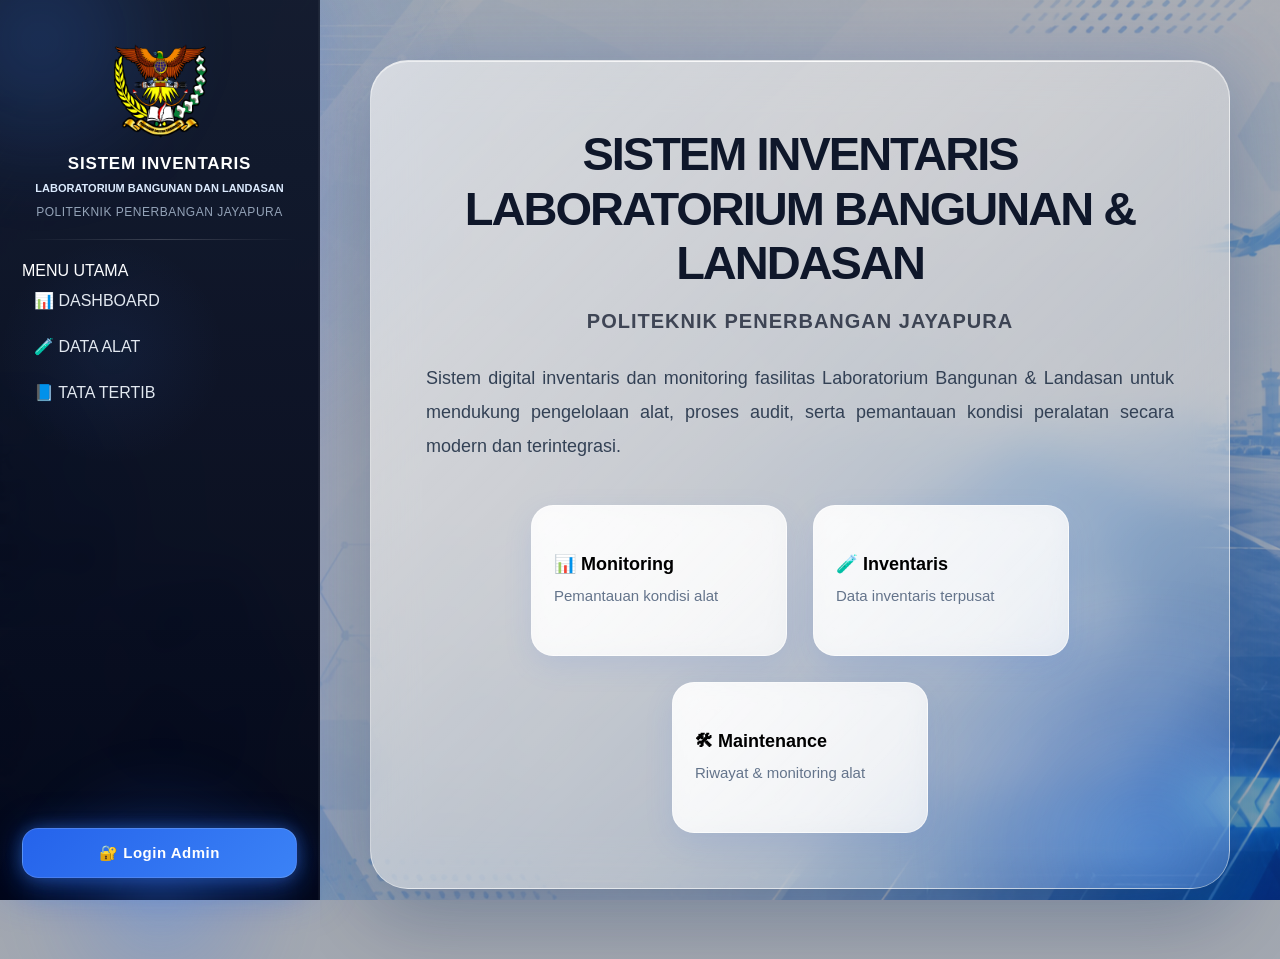
==== index.html @ a7db55db "upload pertama" ====
<!DOCTYPE html>
<html lang="id">
<head>
  <meta charset="UTF-8">
  <meta name="viewport" content="width=device-width, initial-scale=1.0">
  <title>LAB BANGLAND PPJ</title>
  <link rel="stylesheet" href="style.css">
</head>

<body>

  <div class="container">

    <!-- SIDEBAR -->
    <div class="sidebar">
      
      <!-- ATAS -->
      <div class="menu-atas">

        <!-- 🔥 LOGO -->
        <div class="logo-box">

          <!-- 🔥 GLOW -->
          <div class="logo-glow"></div>

          <img src="assets/logo-ppj.png" alt="Logo PPJ">

        </div>

        <!-- 🔥 NAMA SISTEM -->
        <div class="sidebar-system">

          <div class="system-title">
            SISTEM INVENTARIS
          </div>

          <div class="system-subtitle">
            LABORATORIUM BANGUNAN DAN LANDASAN
          </div>

          <div class="system-campus">
            POLITEKNIK PENERBANGAN JAYAPURA
          </div>

        </div>
        
        <div class="sidebar-divider"></div>

        <!-- 🔥 ADMIN LABEL -->
        <div id="adminBadge" style="
          display:none;
          background:#ef4444;
          padding:6px;
          border-radius:6px;
          font-size:12px;
          margin-bottom:10px;
          text-align:center;
        ">
          🔴 ADMIN MODE
        </div>

        <ul class="sidebar-menu">

          <!-- 🔥 LABEL MENU -->
          <div class="menu-label">
            MENU UTAMA
          </div>

          <li onclick="loadPage('dashboard')">
            📊 DASHBOARD
          </li>

          <li onclick="loadPage('data-alat')">
            🧪 DATA ALAT
          </li>

          <li onclick="loadPage('tata-tertib')">
            📘 TATA TERTIB
          </li>

          <li id="menuMonitoring"
              onclick="loadPage('monitoring')"
              style="display:none;">
            🛰️ MONITORING ALAT
          </li>

          <li id="menuRiwayat"
              onclick="loadPage('riwayat')"
              style="display:none;">
            🕘 RIWAYAT
          </li>

        </ul>
      </div>

      <!-- BAWAH -->
      <div class="menu-bawah">
        <button id="authButton" onclick="handleAuth()" class="btn-login">
          🔐 Login Admin
        </button>
      </div>

    </div>


    <!-- CONTENT -->
    <div class="content" id="content">

      <div class="hero-box">

        <div class="hero-content">

          <h1>
            Sistem Inventaris <br>
            <span class="judul-bawah">
              Laboratorium Bangunan & Landasan
            </span>
          </h1>

          <!-- 🔥 INSTANSI -->
          <div class="hero-instansi">
            Politeknik Penerbangan Jayapura
          </div>
          
          <p class="hero-desc">
            Sistem digital inventaris dan monitoring fasilitas
            Laboratorium Bangunan & Landasan untuk mendukung
            pengelolaan alat, proses audit, serta pemantauan
            kondisi peralatan secara modern dan terintegrasi.
          </p>

          <div class="hero-feature">

            <div class="feature-card">
              <h3>📊 Monitoring</h3>
              <span>Pemantauan kondisi alat</span>
            </div>

            <div class="feature-card">
              <h3>🧪 Inventaris</h3>
              <span>Data inventaris terpusat</span>
            </div>

            <div class="feature-card">
              <h3>🛠 Maintenance</h3>
              <span>Riwayat & monitoring alat</span>
            </div>

          </div>

        </div>

      </div>

    </div>


  <!-- ========================= -->
  <!-- 🔥 MODAL DETAIL -->
  <!-- ========================= -->
  <div id="modal" class="modal">
    <div class="modal-content">

      <span class="close" onclick="closeModal()">&times;</span>
      
      <img id="modalImage" src="" alt="Foto Alat"
        style="width:100%; border-radius:10px; margin-bottom:10px;">

      <h2 id="modalNama"></h2>

      <p><b>Fungsi Alat:</b> <span id="modalFungsi"></span></p>
      <p><b>Kondisi Alat:</b> <span id="modalKondisi"></span></p>
      <p><b>Status Alat:</b> <span id="modalStatus"></span></p>
      <p><b>Lokasi Alat:</b> <span id="modalLokasi"></span></p>

      <p><b>Terakhir Dicek:</b> <span id="modalTanggal"></span></p>
      <p><b>Status Monitoring:</b> <span id="modalMonitoring"></span></p>

    </div>
  </div>


  <!-- ========================= -->
  <!-- 🔐 MODAL LOGIN -->
  <!-- ========================= -->
  <div id="loginModal" class="modal">
    <div class="modal-content">

      <span class="close" onclick="closeLogin()">&times;</span>

      <h2>Login Admin</h2>

      <input type="text" id="username" placeholder="Username"
        style="width:100%; padding:10px; margin:10px 0; border-radius:6px; border:1px solid #ccc;">

      <input type="password" id="password" placeholder="Password"
        style="width:100%; padding:10px; margin:10px 0; border-radius:6px; border:1px solid #ccc;">

      <button onclick="login()" style="width:100%; padding:10px;">
        Login
      </button>

    </div>
  </div>


  <!-- ========================= -->
  <!-- ➕ MODAL TAMBAH ALAT -->
  <!-- ========================= -->
  <div id="tambahModal" class="modal">
    <div class="modal-content">

      <span class="close" onclick="closeTambahModal()">&times;</span>

      <h2 id="modalTitle">Tambah Data Alat</h2>

      <input id="t_nama" placeholder="Nama Alat"
        style="width:100%; padding:10px; margin:8px 0; border-radius:6px; border:1px solid #ccc;">

      <input id="t_jumlah" type="number" placeholder="Jumlah Alat"
        style="width:100%; padding:10px; margin:8px 0; border-radius:6px; border:1px solid #ccc;">

      <!-- 🔥 KONDISI -->
      <label>Kondisi Alat</label>
      <select id="t_kondisi"
        style="width:100%; padding:10px; margin:8px 0; border-radius:6px;">
        <option value="Layak">Layak</option>
        <option value="Perlu diperbaiki">Perlu diperbaiki</option>
        <option value="Rusak">Rusak</option>
      </select>

      <!-- 🔥 STATUS -->
      <label>Status Alat</label>
      <select id="t_status"
        style="width:100%; padding:10px; margin:8px 0; border-radius:6px;">
        <option value="Bisa digunakan">Bisa digunakan</option>
        <option value="Tidak bisa digunakan">Tidak bisa digunakan</option>
      </select>

      <input id="t_lokasi" placeholder="Lokasi Alat"
        style="width:100%; padding:10px; margin:8px 0; border-radius:6px; border:1px solid #ccc;">

      <textarea id="t_keterangan" placeholder="Keterangan Alat"
        style="width:100%; padding:10px; margin:8px 0; border-radius:6px;"></textarea>

      <!-- 🔥 UPLOAD GAMBAR -->
      <label>Upload Gambar Alat</label>

      <input type="file" id="t_gambar"
        onchange="previewGambar()"
        style="width:100%; padding:10px; margin:8px 0; border-radius:6px; border:1px solid #ccc;">

      <!-- 🔥 PREVIEW GAMBAR -->
      <img id="previewUpload"
        style="width:100%; margin-top:10px; border-radius:8px; display:none;">

      <button onclick="tambahData()" style="width:100%; padding:10px; margin-top:10px;">
        Simpan
      </button>

    </div>
  </div>


  <!-- ========================= -->
  <!-- 🖼️ MODAL FOTO FULL SCREEN -->
  <!-- ========================= -->
  <div id="imageModal" class="image-modal">

    <!-- tombol kembali -->
    <span class="close-btn" onclick="closeImageModal()">✖</span>

    <!-- tombol download -->
    <button class="download-btn" onclick="downloadImage()">
      ⬇️ Download
    </button>

    <!-- gambar -->
    <img id="previewImage" src="">

  </div>


  <!-- ========================= -->
  <!-- 🔥 LOADING OVERLAY -->
  <!-- ========================= -->
  <div id="loadingOverlay">

    <div class="loading-box">

      <div class="loading-spinner"></div>

      <div class="loading-text">
        Menyimpan data...
      </div>

    </div>

  </div>


  <script src="script.js"></script>

</body>
</html>
---- style.css ----
/* ========================= */
/* RESET */
/* ========================= */
body {
  margin: 0;
  font-family: 'Segoe UI', sans-serif;

  background:
    linear-gradient(
      rgba(15,23,42,0.35),
      rgba(15,23,42,0.35)
    ),
    url("assets/bg-kanan.png") no-repeat center center fixed;

  background-size: cover;

  background-color: #f1f5f9;

  overflow-x: auto;

  position: relative;
}

/* 🔥 ANIMATED BACKGROUND OVERLAY */
body::before {

  content: "";

  position: fixed;

  top: -200px;
  left: -200px;

  width: 700px;
  height: 700px;

  background:
    radial-gradient(
      circle,
      rgba(59,130,246,0.18),
      transparent 70%
    );

  z-index: -1;

  animation:
    bgMove 14s ease-in-out infinite alternate;
}

/* 🔥 GERAK GLOW */
@keyframes bgMove {

  0% {
    transform:
      translate(0px, 0px)
      scale(1);
  }

  50% {
    transform:
      translate(120px, 60px)
      scale(1.1);
  }

  100% {
    transform:
      translate(220px, 120px)
      scale(0.95);
  }
}

/* 🔥 SIDEBAR GLOW MOVE */
@keyframes sidebarGlowMove {

  0% {

    transform:
      translateX(-50%)
      scale(1);

    opacity: 0.7;
  }

  50% {

    transform:
      translateX(-50%)
      scale(1.08);

    opacity: 1;
  }

  100% {

    transform:
      translateX(-50%)
      scale(0.94);

    opacity: 0.75;
  }
}

.container {
  display: flex;
}


/* ========================= */
/* SIDEBAR (FIX FINAL) */
/* ========================= */
.sidebar {
  width: 320px;
  height: 100vh;
  box-sizing: border-box;

  padding: 40px 22px 22px;

  position: fixed;
  top: 0;
  left: 0;

  display: flex;
  flex-direction: column;
  justify-content: space-between;

  background:
    linear-gradient(
      180deg,
      rgba(15,23,42,0.96) 0%,
      rgba(2,6,23,0.98) 100%
    );

  backdrop-filter: blur(18px);

  border-right: 1px solid rgba(255,255,255,0.06);

  box-shadow:
    0 0 40px rgba(37,99,235,0.18),
    inset -1px 0 0 rgba(255,255,255,0.04);

  z-index: 1000;

  color: #ffffff;

  overflow: visible;
}

/* 🔥 BLUE GLOW SIDEBAR */
.sidebar::before {
  content: "";

  position: absolute;

  width: 320px;
  height: 320px;

  filter: blur(30px);

  background:
    radial-gradient(
      circle,
      rgba(59,130,246,0.22),
      transparent 70%
    );

  top: -120px;
  left: -120px;

  z-index: 0;
}

/* 🔥 BOTTOM GLOW */
.sidebar::after {

  content: "";

  position: absolute;

  bottom: -140px;
  left: 50%;

  transform: translateX(-50%);

  width: 280px;
  height: 280px;

  background:
    radial-gradient(
      circle,
      rgba(59,130,246,0.28),
      rgba(37,99,235,0.10),
      transparent 72%
    );

  filter: blur(20px);

  z-index: 0;

  animation:
    sidebarGlowMove 7s ease-in-out infinite alternate;
}

/* 🔥 SEMUA ISI DIATAS GLOW */
.sidebar > * {
  position: relative;
  z-index: 2;
}

/* 🔥 JUDUL */
.sidebar h3 {
  margin: 0;
  font-size: 18px;
  color: #ffffff;
}

/* ========================= */
/* 🔥 SIDEBAR SYSTEM TITLE */
/* ========================= */

.sidebar-system {
  text-align: center;
  margin-top: 4px;
  margin-bottom: 18px;
  padding: 0 10px;
}

.sidebar-divider {

  width: 100%;

  height: 1px;

  margin: 18px 0 22px;

  background:
    linear-gradient(
      90deg,
      transparent,
      rgba(255,255,255,0.18),
      transparent
    );
}

/* 🔥 JUDUL UTAMA */
.system-title {

  font-size: 17px;

  font-weight: 800;

  color: #ffffff;

  letter-spacing: 0.8px;

  line-height: 1.4;

  text-transform: uppercase;

  margin-bottom: 4px;
}

/* 🔥 SUB JUDUL */
.system-subtitle {

  font-size: 11px;

  font-weight: 700;

  color: #dbeafe;

  line-height: 1.5;

  text-transform: uppercase;

  margin-bottom: 8px;
}

/* 🔥 NAMA INSTANSI */
.system-campus {

  font-size: 12px;

  font-weight: 500;

  color: #94a3b8;

  letter-spacing: 0.5px;

  line-height: 1.4;

  text-transform: uppercase;
}

/* 🔥 MENU */
.sidebar li {
  padding: 14px 16px;

  cursor: pointer;

  border-radius: 14px;

  margin-bottom: 10px;

  transition: 0.35s;

  color: #e2e8f0;

  font-weight: 500;

  position: relative;

  overflow: hidden;
}

/* 🔥 HOVER */
.sidebar li:hover {
  background:
    linear-gradient(
      90deg,
      rgba(59,130,246,0.22),
      rgba(59,130,246,0.08)
    );

  padding-left: 24px;

  color: #ffffff;

  box-shadow:
    0 0 20px rgba(59,130,246,0.15);
}

/* 🔥 ACTIVE */
.sidebar li.active {
  background:
    linear-gradient(
      90deg,
      #2563eb,
      #3b82f6
    );

  color: #ffffff;

  font-weight: 700;

  box-shadow:
    0 10px 25px rgba(37,99,235,0.28);
}

.sidebar h3 {
  margin: 0;
  font-size: 18px;
}

.subjudul {
  font-size: 16px;
  color: #94a3b8;
  margin-bottom: 25px;
}

.sidebar ul {
  list-style: none;
  padding: 0;

  position: relative;
}

.sidebar ul::before {

  content: "";

  position: absolute;

  top: -20px;
  left: -20px;

  width: 220px;
  height: 220px;

  background:
    radial-gradient(
      circle,
      rgba(59,130,246,0.08),
      transparent 72%
    );

  pointer-events: none;
}

.sidebar li {
  padding: 11px 12px;
  cursor: pointer;
  border-radius: 8px;
  margin-bottom: 5px;
  transition: 0.3s;
}

.sidebar li:hover {

  background:
    linear-gradient(
      135deg,
      rgba(255,255,255,0.12),
      rgba(255,255,255,0.04)
    );

  backdrop-filter: blur(12px);

  border: 1px solid rgba(255,255,255,0.08);

  padding-left: 22px;

  box-shadow:
    0 8px 20px rgba(59,130,246,0.15);

  color: #ffffff;
}

.sidebar li.active {

  background:
    linear-gradient(
      135deg,
      rgba(59,130,246,0.95),
      rgba(37,99,235,0.88)
    );

  border: 1px solid rgba(255,255,255,0.12);

  box-shadow:
    0 10px 25px rgba(37,99,235,0.35);

  color: #ffffff;
}


/* ========================= */
/* MENU BAWAH (LOGIN) */
/* ========================= */
.menu-bawah {
  margin-top: auto;

  padding-top: 20px;
}

.btn-login {

  width: 100%;

  padding: 15px;

  background:
    linear-gradient(
      135deg,
      #2563eb,
      #3b82f6
    );

  color: white;

  border: 1px solid rgba(255,255,255,0.15);

  border-radius: 16px;

  cursor: pointer;

  transition: 0.35s ease;

  font-size: 15px;

  font-weight: 700;

  letter-spacing: 0.5px;

  position: relative;

  overflow: hidden;

  box-shadow:
    0 0 15px rgba(59,130,246,0.35),
    0 0 35px rgba(37,99,235,0.28),
    0 12px 30px rgba(37,99,235,0.25);

  backdrop-filter: blur(12px);
}

.btn-login:hover {

  transform:
    translateY(-5px)
    scale(1.02);

  background:
    linear-gradient(
      135deg,
      #1d4ed8,
      #2563eb
    );

  box-shadow:
    0 0 20px rgba(59,130,246,0.55),
    0 0 50px rgba(37,99,235,0.45),
    0 18px 40px rgba(37,99,235,0.35);
}

/* 🔥 EFEK KILAU */
.btn-login::before {

  content: "";

  position: absolute;

  top: 0;
  left: -120%;

  width: 100%;
  height: 100%;

  background:
    linear-gradient(
      120deg,
      transparent,
      rgba(255,255,255,0.35),
      transparent
    );

  transition: 0.7s;
}

/* 🔥 ANIMASI KILAU */
.btn-login:hover::before {
  left: 120%;
}


/* ========================= */
/* CONTENT */
/* ========================= */
.content {
  flex: 1;
  padding: 50px;
  margin-left: 320px;
}

/* ========================= */
/* CARD DASHBOARD */
/* ========================= */
.card-container {
  display: flex;
  gap: 20px;
}

.card {
  background: white;
  padding: 25px;
  border-radius: 15px;
  width: 220px;
  box-shadow: 0 10px 25px rgba(0,0,0,0.05);
  transition: 0.3s;
}

.card:hover {
  transform: translateY(-5px);
}

.card h3 {
  margin: 0;
  color: #64748b;
}

.card p {
  font-size: 30px;
  font-weight: bold;
  margin-top: 10px;
}


/* ========================= */
/* TABLE */
/* ========================= */
.table-container {

  background: white;

  padding: 15px;

  border-radius: 15px;

  box-shadow: 0 10px 25px rgba(0,0,0,0.05);

  overflow-x: auto;

  width: 100%;

  box-sizing: border-box;
}

table {

  width: 100%;

  min-width: 1100px;

  border-collapse: collapse;

  border-left: 1px solid #cbd5e1;

  table-layout: fixed;
}

th {
  background: #1e293b;
  color: white;
  padding: 14px;
  font-size: 14px;
  border-right: 1px solid #334155; /* 🔥 GARIS HEADER */
}

td {
  padding: 14px;
  border-bottom: 1px solid #eee;
  border-right: 1px solid #e5e7eb; /* 🔥 TAMBAHAN GARIS VERTIKAL */
  font-size: 14px;
}

tr:hover {
  background: #f8fafc;
}

/* IMAGE */
td img {
  border-radius: 8px;
}


/* ========================= */
/* BUTTON */
/* ========================= */
button {
  padding: 6px 12px;
  border: none;
  border-radius: 6px;
  cursor: pointer;
  font-size: 12px;
  margin-right: 4px;
  transition: 0.2s;
}

/* DETAIL */
button:first-child {
  background: #10b981;
  color: white;
}

button:first-child:hover {
  background: #059669;
}

/* EDIT */
button:nth-child(2) {
  background: #3b82f6;
  color: white;
}

button:nth-child(2):hover {
  background: #2563eb;
}

/* DELETE KHUSUS TOMBOL HAPUS */
.action-delete {
  background: #ef4444;
  color: white;
}

.action-delete:hover {
  background: #dc2626;
}


/* ========================= */
/* BADGE KONDISI */
/* ========================= */
.badge-layak {
  background: #10b981;
  color: white;
  padding: 4px 8px;
  border-radius: 6px;
  font-size: 12px;
}

.badge-perbaiki {
  background: #f59e0b;   /* lebih tajam */
  color: white;          /* biar kontras */
  padding: 4px 8px;
  border-radius: 6px;
  font-size: 12px;
}

.badge-rusak {
  background: #ef4444;
  color: white;
  padding: 4px 8px;
  border-radius: 6px;
  font-size: 12px;
}


/* ========================= */
/* MODAL */
/* ========================= */
.modal {
  display: none;
  position: fixed;
  z-index: 999;
  left: 0;
  top: 0;
  width: 100%;
  height: 100%;
  background: rgba(0,0,0,0.6);
}

/* BOX */
.modal-content {
  background: white;
  margin: 40px auto; /* 🔥 lebih natural dari 5% */
  padding: 20px;
  width: 420px;
  border-radius: 15px;
  animation: fadeIn 0.3s;

  /* 🔥 SCROLL FIX */
  max-height: 80vh;       /* lebih kecil biar pasti scroll */
  overflow-y: auto;       /* aktifkan scroll */
  display: block;         /* pastikan tidak flex error */
}

/* IMAGE MODAL */
.modal-content img {
  width: 100%;
  border-radius: 10px;
  margin-bottom: 10px;
}

/* TEXT */
.modal-content h2 {
  margin: 10px 0;
}

.modal-content p {
  font-size: 14px;
  margin: 5px 0;
}

/* CLOSE */
.close {
  float: right;
  font-size: 22px;
  cursor: pointer;
}


/* ========================= */
/* ANIMATION */
/* ========================= */
@keyframes cardFloat {

  0% {
    transform: translateY(0px);
  }

  50% {
    transform: translateY(-4px);
  }

  100% {
    transform: translateY(0px);
  }
}

@keyframes fadeIn {
  from {
    opacity: 0;
    transform: translateY(-20px);
  }
  to {
    opacity: 1;
    transform: translateY(0);
  }
}

/* 🔥 HERO GLOW ANIMATION */
@keyframes heroGlowMove {

  0% {
    transform:
      translate(0px, 0px)
      scale(1);

    opacity: 0.85;
  }

  50% {
    transform:
      translate(-40px, -20px)
      scale(1.08);

    opacity: 1;
  }

  100% {
    transform:
      translate(20px, -35px)
      scale(0.96);

    opacity: 0.78;
  }
}

/* 🔥 FLOATING HERO */
@keyframes heroFloating {

  0% {
    transform: translateY(-20px);
  }

  50% {
    transform: translateY(-28px);
  }

  100% {
    transform: translateY(-20px);
  }
}

/* 🔥 HERO TITLE REVEAL */
@keyframes heroTitleReveal {

  0% {
    opacity: 0;

    transform:
      translateY(35px)
      scale(0.96);

    filter: blur(8px);
  }

  100% {
    opacity: 1;

    transform:
      translateY(0)
      scale(1);

    filter: blur(0);
  }
}

/* 🔥 HERO BOX REVEAL */
@keyframes heroBoxReveal {

  0% {
    opacity: 0;

    transform:
      translateY(40px)
      scale(0.96);

    filter: blur(10px);
  }

  100% {
    opacity: 1;

    transform:
      translateY(-20px)
      scale(1);

    filter: blur(0);
  }
}


/* ===================================================== */
/* 🔥🔥🔥 TAMBAHAN ADMIN MODE (JANGAN DIUBAH YANG ATAS) */
/* ===================================================== */

.admin-badge {
  display: none;
  margin-top: 15px;
  padding: 10px;
  text-align: center;
  background: #ef4444;
  color: white;
  border-radius: 8px;
  font-weight: bold;
  font-size: 12px;
  animation: fadeIn 0.3s;
}

body.admin-mode {
  background: #fff7f7;
}

body.admin-mode .sidebar {
  background: linear-gradient(180deg, #7f1d1d, #450a0a);
}

body.admin-mode .btn-login {
  background:
    linear-gradient(
      135deg,
      #2563eb,
      #3b82f6
    );
}

body.admin-mode .btn-login:hover {
  background:
    linear-gradient(
      135deg,
      #1d4ed8,
      #2563eb
    );
}

body.admin-mode .table-container {
  box-shadow: 0 0 0 2px #ef4444;
}

body.admin-mode th {
  background: #7f1d1d;
}


/* ===================================================== */
/* 🔥 PREMIUM LOADING OVERLAY */
/* ===================================================== */

#loadingOverlay {
  display: none;

  position: fixed;

  top: 0;
  left: 0;

  width: 100%;
  height: 100%;

  z-index: 99999;

  background: rgba(15,23,42,0.45);

  backdrop-filter: blur(8px);

  justify-content: center;
  align-items: center;
}

/* 🔥 BOX */
.loading-box {
  width: 260px;

  padding: 35px 30px;

  border-radius: 28px;

  background:
    linear-gradient(
      135deg,
      rgba(255,255,255,0.22),
      rgba(255,255,255,0.08)
    );

  border: 1px solid rgba(255,255,255,0.18);

  backdrop-filter: blur(18px);

  box-shadow:
    0 20px 50px rgba(37,99,235,0.22),
    0 0 40px rgba(59,130,246,0.12);

  text-align: center;

  animation: fadeIn 0.25s ease;
}

/* 🔥 SPINNER */
.loading-spinner {
  width: 58px;
  height: 58px;

  margin: 0 auto 20px auto;

  border-radius: 50%;

  border:
    5px solid rgba(255,255,255,0.18);

  border-top:
    5px solid #3b82f6;

  animation:
    loadingSpin 1s linear infinite;

  box-shadow:
    0 0 25px rgba(59,130,246,0.35);
}

/* 🔥 TEXT */
.loading-text {
  color: #ffffff;

  font-size: 17px;

  font-weight: 600;

  letter-spacing: 0.3px;
}

/* 🔥 SPIN */
@keyframes loadingSpin {
  0% {
    transform: rotate(0deg);
  }

  100% {
    transform: rotate(360deg);
  }
}


/* 🔥 RATA TENGAH KOLOM TERTENTU */
table th:nth-child(1),
table td:nth-child(1),  /* No */

table th:nth-child(3),
table td:nth-child(3),  /* Jumlah */

table th:nth-child(4),
table td:nth-child(4),  /* Kondisi */

table th:nth-child(7),
table td:nth-child(7),  /* Foto */

table th:nth-child(8),
table td:nth-child(8) { /* Aksi */
  text-align: center;
}


/* 🔥 MASTER LEBAR SEMUA KOLOM */

table th:nth-child(1),
table td:nth-child(1) { width: 30px; }   /* No */

table th:nth-child(2),
table td:nth-child(2) { width: 220px; }  /* Nama Alat */

table th:nth-child(3),
table td:nth-child(3) { width: 80px; }  /* Jumlah */

table th:nth-child(4),
table td:nth-child(4) { width: 100px; }  /* Kondisi */

table th:nth-child(5),
table td:nth-child(5) { width: 130px; }  /* Status */

table th:nth-child(6),
table td:nth-child(6) { width: 180px; }  /* Lokasi */

table th:nth-child(7),
table td:nth-child(7) { width: 130px; }  /* Foto */

/* 🔥 KOLOM AKSI VERTIKAL */
table th:nth-child(8),
table td:nth-child(8) { 
  width: 90px;
}

/* 🔥 BUTTON JADI KE BAWAH */
table td:nth-child(8) button {
  display: block;
  width: 100%;
  margin-bottom: 5px;
}


/* 🔥 BIAR LEBAR KOLOM PATUH ANGKA */
table {
  table-layout: fixed;
}


/* 🔥 BIAR TEKS TURUN (WRAP) */
td {
  white-space: normal;
  word-wrap: break-word;
}


/* 🔥 FOTO PROPORSIONAL */
td:nth-child(7) img {
  width: 90px;
  height: 65px;
  object-fit: cover;
}


/* ========================= */
/* 🖼️ IMAGE FULL SCREEN VIEWER */
/* ========================= */

.image-modal {
  display: none; /* ✅ hanya ini */
  position: fixed;
  z-index: 9999;
  top: 0;
  left: 0;
  width: 100%;
  height: 100%;
  background: rgba(0,0,0,0.95);

  justify-content: center;
  align-items: center;
}

/* gambar */
.image-modal img {
  max-width: 95%;
  max-height: 90%;
  object-fit: contain;
  border-radius: 10px;
}

/* tombol close (kiri atas) */
.close-btn {
  position: absolute;
  top: 20px;
  left: 20px;
  font-size: 28px;
  color: white;
  cursor: pointer;
}

/* tombol download (kanan atas) */
.download-btn {
  position: absolute;
  top: 20px;
  right: 20px;
  background: #3b82f6;
  color: white;
  border: none;
  padding: 10px 14px;
  border-radius: 8px;
  cursor: pointer;
}

.card:nth-child(2) {
  border-left: 5px solid #10b981; /* hijau */
}

.card:nth-child(3) {
  border-left: 5px solid #f59e0b; /* kuning */
}

.card:nth-child(4) {
  border-left: 5px solid #ef4444; /* merah */
}

/* ========================= */
/* LOGO INSTANSI */
/* ========================= */

.logo-box {

  text-align: center;

  margin-bottom: 8px;

}

.logo-box img {

  width: 100px;

  height: auto;

  object-fit: contain;

  border-radius: 0;

  background: transparent;

  padding: 0;

  box-shadow: none;
}


/* ========================= */
/* HERO DASHBOARD */
/* ========================= */

.hero-box {
  min-height: 80vh;

  display: flex;

  justify-content: center;
  align-items: center;

  padding-top: 30px;
}

.hero-content {
  max-width: 980px;

  background:
    linear-gradient(
      135deg,
      rgba(255,255,255,0.58),
      rgba(255,255,255,0.18)
    );

  backdrop-filter: blur(22px);

  padding: 35px 55px 55px;

  border-radius: 38px;

  border: 1px solid rgba(255,255,255,0.45);

  box-shadow:
    0 30px 80px rgba(15,23,42,0.22),
    0 0 80px rgba(59,130,246,0.18),
    inset 0 1px 0 rgba(255,255,255,0.55);

  position: relative;

  overflow: hidden;

transform: translateY(-20px);

transition: 0.4s;

animation:
  heroBoxReveal 1.2s ease,
  heroFloating 5s ease-in-out infinite;
}

/* 🔥 ANIMATED GLOW EFFECT */
.hero-content::before {
  content: "";

  position: absolute;

  width: 520px;
  height: 520px;

  background:
    radial-gradient(
      circle,
      rgba(59,130,246,0.28),
      rgba(37,99,235,0.12),
      transparent 72%
    );

  bottom: -220px;
  right: -180px;

  z-index: 0;

  filter: blur(10px);

  animation:
    heroGlowMove 8s ease-in-out infinite alternate;
}

/* 🔥 LIGHT EFFECT ATAS */
.hero-content::after {
  content: "";

  position: absolute;

  top: 0;
  left: 0;

  width: 100%;
  height: 1px;

  background:
    linear-gradient(
      90deg,
      transparent,
      rgba(255,255,255,0.85),
      transparent
    );
}

/* 🔥 SEMUA ISI DIATAS GLOW */
.hero-content > * {
  position: relative;
  z-index: 2;
}

/* 🔥 HOVER PREMIUM */
.hero-content:hover {
  transform: translateY(-24px);

  box-shadow:
    0 30px 80px rgba(37,99,235,0.28),
    0 0 70px rgba(59,130,246,0.18);
}

.hero-badge {
  display: inline-block;

  background: rgba(37,99,235,0.12);
  color: #2563eb;

  padding: 10px 18px;
  border-radius: 999px;

  font-size: 13px;
  font-weight: 700;

  margin-bottom: 22px;
}

.hero-content h1 {
  font-size: 47px;

  line-height: 1.15;

  font-weight: 800;

  letter-spacing: -2px;

  margin-bottom: 25px;

  color: #0f172a;

  text-align: center;

  text-transform: uppercase;

  animation:
    heroTitleReveal 1.2s ease;
}

/* 🔥 NAMA INSTANSI HERO */
.hero-instansi {
  margin-top: -5px;

  margin-bottom: 28px;

  font-size: 20px;

  font-weight: 700;

  color: #0f172a;

  letter-spacing: 1px;

  text-transform: uppercase;

  text-align: center;

  opacity: 0.75;
}

.hero-desc {
  font-size: 18px;

  line-height: 1.9;

  color: #334155;

  text-align: justify;

  max-width: 920px;

  margin:
    0 auto 42px auto;

  font-weight: 500;
}

.hero-feature {
  display: flex;

  justify-content: center;

  gap: 26px;

  flex-wrap: wrap;
}

.feature-card {

  background:
    linear-gradient(
      135deg,
      rgba(255,255,255,0.88),
      rgba(255,255,255,0.72)
    );

  width: 210px;

  min-height: 105px;

  padding: 22px;

  border-radius: 22px;

  border: 1px solid rgba(255,255,255,0.55);

  backdrop-filter: blur(12px);

  box-shadow:
    0 10px 30px rgba(37,99,235,0.10);

  transition:
    transform 0.35s ease,
    box-shadow 0.35s ease,
    border 0.35s ease;

  display: flex;

  flex-direction: column;

  justify-content: center;

  position: relative;

  overflow: hidden;

  animation:
  cardFloat 5s ease-in-out infinite;
}

/* 🔥 FEATURE GLOW */
.feature-card::before {

  content: "";

  position: absolute;

  top: -80px;
  right: -80px;

  width: 180px;
  height: 180px;

  background:
    radial-gradient(
      circle,
      rgba(59,130,246,0.16),
      transparent 70%
    );

  opacity: 0;

  transition: 0.35s;
}

/* 🔥 GLOW MUNCUL */
.feature-card:hover::before {

  opacity: 1;
}

/* 🔥 EFFECT HOVER PREMIUM */
.feature-card:hover {

  transform:
    translateY(-10px)
    scale(1.03);

  border: 1px solid rgba(59,130,246,0.35);

  box-shadow:
    0 18px 40px rgba(37,99,235,0.18),
    0 0 25px rgba(59,130,246,0.18);

  background:
    linear-gradient(
      135deg,
    rgba(255,255,255,0.98),
    rgba(255,255,255,0.82)
    );
}

.feature-card h3 {
  margin: 0 0 10px;
  font-size: 18px;
}

/* 🔥 TEKS CARD */
.feature-card span {
  color: #64748b;

  font-size: 15px;

  line-height: 1.5;
}

/* ========================= */
/* 📡 MONITORING PAGE */
/* ========================= */

.monitoring-title {

  font-size: 38px;

  font-weight: 800;

  color: #0f172a;

  margin-bottom: 25px;

  text-transform: uppercase;

  letter-spacing: 1px;
}

/* 🔥 CARD MONITORING */
.monitoring-card {

  background:
    linear-gradient(
      135deg,
      rgba(255,255,255,0.78),
      rgba(255,255,255,0.52)
    );

  backdrop-filter: blur(18px);

  border-radius: 28px;

  padding: 25px;

  border: 1px solid rgba(255,255,255,0.4);

  box-shadow:
    0 20px 50px rgba(15,23,42,0.10),
    0 0 40px rgba(59,130,246,0.10);

  overflow: hidden;

  animation: fadeIn 0.4s ease;
}

/* 🔥 TABLE MONITORING */
.monitoring-card table {

  width: 100%;

  border-collapse: collapse;

  overflow: hidden;

  border-radius: 18px;
}

.monitoring-card th {

  background:
    linear-gradient(
      135deg,
      #0f172a,
      #1e293b
    );

  color: white;

  padding: 16px;

  font-size: 14px;

  text-transform: uppercase;

  letter-spacing: 0.5px;
}

.monitoring-card td {

  padding: 16px;

  background: rgba(255,255,255,0.72);

  border-bottom: 1px solid rgba(203,213,225,0.55);

  font-size: 14px;

  color: #0f172a;
}

/* 🔥 HOVER */
.monitoring-card tr:hover td {

  background: rgba(219,234,254,0.55);

  transition: 0.3s;
}

/* 🔥 BADGE STATUS */
.monitoring-card .badge-layak,
.monitoring-card .badge-perbaiki,
.monitoring-card .badge-rusak {

  display: inline-block;

  min-width: 150px;

  text-align: center;

  padding: 8px 12px;

  border-radius: 999px;

  font-size: 12px;

  font-weight: 700;
}

/* 🔥 RESPONSIVE */
@media screen and (max-width: 900px) {

  .monitoring-card {

    overflow-x: auto;
  }

  .monitoring-card table {

    min-width: 850px;
  }
}

/* ========================= */
/* 🔥 MONITOR FILTER */
/* ========================= */

.monitoring-subtitle {

  color: #475569;

  margin-top: -10px;

  margin-bottom: 28px;

  font-size: 15px;
}

.monitoring-filter {

  display: flex;

  gap: 18px;

  flex-wrap: wrap;

  margin-bottom: 28px;
}

.monitor-box {

  width: 180px;

  padding: 18px;

  border-radius: 22px;

  cursor: pointer;

  transition: 0.3s;

  background:
    linear-gradient(
      135deg,
      rgba(255,255,255,0.72),
      rgba(255,255,255,0.42)
    );

  backdrop-filter: blur(16px);

  border: 1px solid rgba(255,255,255,0.4);

  box-shadow:
    0 10px 25px rgba(15,23,42,0.08);
}

.monitor-box:hover {

  transform:
    translateY(-6px);

  box-shadow:
    0 18px 35px rgba(37,99,235,0.15);
}

.monitor-box.active {

  border: 2px solid #2563eb;

  box-shadow:
    0 0 20px rgba(37,99,235,0.25);
}

.monitor-dot {

  width: 14px;
  height: 14px;

  border-radius: 50%;

  margin-bottom: 14px;
}

.monitor-dot.green {
  background: #10b981;
}

.monitor-dot.yellow {
  background: #f59e0b;
}

.monitor-dot.red {
  background: #ef4444;
}

.monitor-box h3 {

  margin: 0 0 8px;

  font-size: 16px;

  color: #0f172a;
}

.monitor-box span {

  font-size: 13px;

  color: #64748b;

  line-height: 1.5;
}

/* ========================= */
/* 🔥 PAGE TITLE */
/* ========================= */

.page-title {

  text-align: center;

  text-transform: uppercase;

  font-size: 54px;

  font-weight: 900;

  letter-spacing: 2px;

  color: #0f172a;

  margin-bottom: 30px;

  text-shadow:
    0 2px 10px rgba(255,255,255,0.35);
}

/* ========================= */
/* 🔥 MONITORING HEADER CENTER */
/* ========================= */

.monitoring-subtitle {

  text-align: center;

  font-size: 18px;

  color: #475569;

  margin-top: -10px;

  margin-bottom: 35px;
}


/* 🔥 CARD MONITORING RATA TENGAH */
.monitoring-filter {

  display: flex;

  justify-content: center;

  gap: 18px;

  flex-wrap: wrap;

  margin-bottom: 30px;
}

/* ========================= */
/* 🔥 TABEL MONITORING */
/* ========================= */

.monitoring-table {

  width: 100%;

  table-layout: fixed;
}


/* NO */
.monitoring-table th:nth-child(1),
.monitoring-table td:nth-child(1) {
  width: 20px;
  text-align: center;
}

/* NAMA ALAT */
.monitoring-table th:nth-child(2),
.monitoring-table td:nth-child(2) {
  width: 300px;
}

/* KONDISI */
.monitoring-table th:nth-child(3),
.monitoring-table td:nth-child(3) {
  width: 80px;
  text-align: center;
}

/* STATUS */
.monitoring-table th:nth-child(4),
.monitoring-table td:nth-child(4) {
  width: 120px;
  text-align: center;
}

/* TERAKHIR DICEK */
.monitoring-table th:nth-child(5),
.monitoring-table td:nth-child(5) {
  width: 120px;
  text-align: center;
}

/* STATUS MONITORING */
.monitoring-table th:nth-child(6),
.monitoring-table td:nth-child(6) {
  width: 120px;
  text-align: center;
}

/* ========================= */
/* 🔥 RESPONSIVE ZOOM FIX */
/* ========================= */

.content {

  overflow-x: auto;

  width: calc(100vw - 320px);

  box-sizing: border-box;
}

/* 🔥 SEMUA TABEL BISA SCROLL */
.table-container,
.monitoring-card {

  overflow-x: auto;
}

/* ========================= */
/* 🔥 AUTO FIT TABEL */
/* ========================= */

.table-container {

  width: 100%;

  overflow-x: auto;
}

/* 🔥 CONTENT FLEXIBLE */
.content {

  width: calc(100vw - 320px);

  max-width: calc(100vw - 320px);

  overflow-x: auto;

  box-sizing: border-box;
}

/* ========================= */
/* 📘 TATA TERTIB PAGE */
/* ========================= */

.tata-tertib-page {

  animation: fadeIn 0.4s ease;
}

/* 🔥 CARD */
.tata-tertib-card {

  background:
    linear-gradient(
      135deg,
      rgba(255,255,255,0.78),
      rgba(255,255,255,0.52)
    );

  backdrop-filter: blur(18px);

  border-radius: 28px;

  padding: 28px;

  border: 1px solid rgba(255,255,255,0.4);

  box-shadow:
    0 20px 50px rgba(15,23,42,0.10),
    0 0 40px rgba(59,130,246,0.10);

  overflow: hidden;
}

/* 🔥 HEADER */
.tata-header {

  display: flex;

  flex-direction: column;

  justify-content: center;

  align-items: center;

  text-align: center;

  margin-bottom: 25px;

  gap: 20px;
}

.tata-header h2 {

  width: 100%;

  text-align: center;
}

/* 🔥 BADGE */
.tata-badge {

  display: inline-block;

  background:
    linear-gradient(
      135deg,
      rgba(37,99,235,0.15),
      rgba(59,130,246,0.08)
    );

  color: #2563eb;

  padding: 10px 18px;

  border-radius: 999px;

  font-size: 13px;

  font-weight: 700;

  margin-bottom: 15px;
}

/* 🔥 TITLE */
.tata-header h2 {

  margin: 0;

  font-size: 28px;

  line-height: 1.4;

  color: #0f172a;

  font-weight: 800;

  text-transform: uppercase;

  text-align: center;
}

/* 🔥 BUTTON */
.tata-btn-add {

  background:
    linear-gradient(
      135deg,
      #2563eb,
      #3b82f6
    );

  color: white;

  border: none;

  padding: 12px 20px;

  border-radius: 14px;

  font-size: 14px;

  font-weight: 700;

  cursor: pointer;

  transition: 0.3s;

  box-shadow:
    0 10px 25px rgba(37,99,235,0.25);
}

.tata-btn-add:hover {

  transform: translateY(-3px);

  box-shadow:
    0 16px 35px rgba(37,99,235,0.35);
}

/* 🔥 TABLE */
.tata-table {

  width: 100%;

  border-collapse: collapse;

  table-layout: fixed;

  min-width: 900px;
}

.tata-table th {

  background:
    linear-gradient(
      135deg,
      #0f172a,
      #1e293b
    );

  color: white;

  padding: 16px;

  font-size: 14px;

  text-transform: uppercase;

  letter-spacing: 0.5px;
}

.tata-table td {

  background: rgba(255,255,255,0.75);

  padding: 18px 16px;

  border-bottom:
    1px solid rgba(203,213,225,0.5);

  color: #0f172a;

  font-size: 14px;

  line-height: 1.7;

  vertical-align: top;
}

/* 🔥 HOVER */
.tata-table tr:hover td {

  background:
    rgba(219,234,254,0.35);

  transition: 0.3s;
}

/* 🔥 KOLOM */
.tata-table th:nth-child(1),
.tata-table td:nth-child(1) {

  width: 30px;

  text-align: center;
}

.tata-table th:nth-child(2),
.tata-table td:nth-child(2) {

  width: 78%;
}

.tata-table th:nth-child(3),
.tata-table td:nth-child(3) {

  width: 120px;

  text-align: center;
}

/* 🔥 EMPTY */
.tata-empty {

  text-align: center;

  padding: 70px 20px;
}

.tata-empty-icon {

  font-size: 65px;

  margin-bottom: 18px;
}

.tata-empty h3 {

  margin-bottom: 10px;

  color: #0f172a;

  font-size: 24px;
}

.tata-empty p {

  color: #64748b;

  font-size: 15px;
}

/* 🔥 RESPONSIVE */
@media screen and (max-width: 900px) {

  .tata-header h2 {

    font-size: 22px;
  }

  .tata-tertib-card {

    padding: 18px;
  }

  .tata-table {

    min-width: 850px;
  }
}

/* 🔥 AKSI TATA TERTIB */
.tata-aksi {

  text-align: center;

  vertical-align: top;

  white-space: nowrap;

  padding-top: 18px;
}

.tata-aksi button {

  display: inline-block;

  margin: 2px;

  width: auto;

  padding: 6px 12px;

  font-size: 12px;

  border-radius: 8px;
}

/* 🔥 MODE PENGUNJUNG (TANPA AKSI) */
.tata-table:not(:has(#tataAksiHeader[style*="table-cell"])) th:nth-child(1),
.tata-table:not(:has(#tataAksiHeader[style*="table-cell"])) td:nth-child(1) {

  width: 30px;

  text-align: center;
}

.tata-table:not(:has(#tataAksiHeader[style*="table-cell"])) th:nth-child(2),
.tata-table:not(:has(#tataAksiHeader[style*="table-cell"])) td:nth-child(2) {

  width: auto;
}

/* ===================================== */
/* 📱 RESPONSIVE MOBILE */
/* ===================================== */
@media screen and (max-width: 768px) {

  body {
    overflow-x: hidden;
  }

  .container {
    flex-direction: column;
  }

  /* ========================= */
  /* SIDEBAR MOBILE */
  /* ========================= */
  .sidebar {

    position: relative;

    width: 100%;

    height: auto;

    padding: 20px 16px;

    border-right: none;

    border-bottom:
      1px solid rgba(255,255,255,0.08);
  }

  .sidebar::before,
  .sidebar::after {
    display: none;
  }

  .logo-box img {
    width: 75px;
  }

  .system-title {
    font-size: 15px;
  }

  .system-subtitle {
    font-size: 10px;
  }

  .system-campus {
    font-size: 10px;
  }

  .sidebar-menu li {

    font-size: 14px;

    padding: 12px;
  }

  .btn-login {

    padding: 12px;

    font-size: 14px;
  }

  /* ========================= */
  /* CONTENT MOBILE */
  /* ========================= */
  .content {

    margin-left: 0;

    width: 100%;

    max-width: 100%;

    padding: 20px 14px;

    overflow-x: hidden;
  }

  /* ========================= */
  /* HERO */
  /* ========================= */
  .hero-box {

    min-height: auto;

    padding-top: 10px;
  }

  .hero-content {

    width: 100%;

    padding: 25px 18px;

    border-radius: 24px;

    transform: none;
  }

  .hero-content h1 {

    font-size: 28px;

    line-height: 1.3;
  }

  .hero-instansi {

    font-size: 14px;

    line-height: 1.5;
  }

  .hero-desc {

    font-size: 14px;

    line-height: 1.8;

    text-align: left;
  }

  .hero-feature {

    flex-direction: column;

    gap: 14px;
  }

  .feature-card {

    width: auto;

    min-height: auto;
  }

  /* ========================= */
  /* PAGE TITLE */
  /* ========================= */
  .page-title {

    font-size: 34px;

    line-height: 1.3;

    margin-bottom: 20px;
  }

  /* ========================= */
  /* DASHBOARD CARD */
  /* ========================= */
  .card-container {

    flex-direction: column;
  }

  .card {

    width: auto;
  }

  /* ========================= */
  /* TABLE */
  /* ========================= */
  .table-container,
  .monitoring-card,
  .tata-tertib-card {

    overflow-x: auto;
  }

  table,
  .monitoring-table,
  .tata-table {

    min-width: 900px;
  }

  /* ========================= */
  /* MODAL */
  /* ========================= */
  .modal-content {

    width: 92%;

    margin: 20px auto;

    padding: 18px;

    max-height: 85vh;
  }

  /* ========================= */
  /* MONITOR FILTER */
  /* ========================= */
  .monitoring-filter {

    flex-direction: column;
  }

  .monitor-box {

    width: auto;
  }

  /* ========================= */
  /* TATA TERTIB */
  /* ========================= */
  .tata-header h2 {

    font-size: 20px;

    line-height: 1.5;
  }

  .tata-btn-add {

    width: 100%;
  }

}
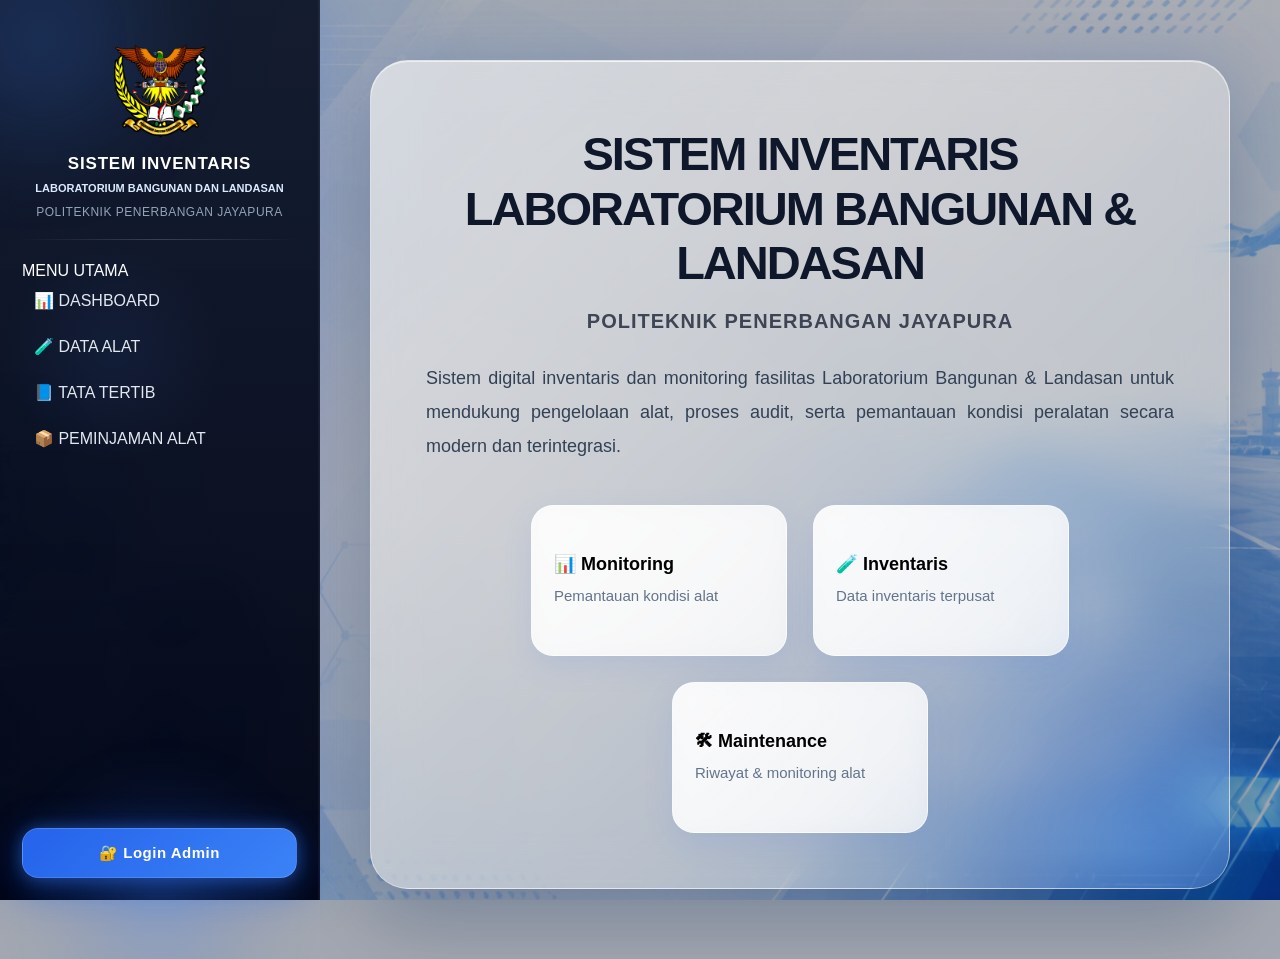
==== commit 890f31b4: "update" ====
--- a/index.html
+++ b/index.html
@@ -77,6 +77,10 @@
           <li onclick="loadPage('tata-tertib')">
             📘 TATA TERTIB
           </li>
+          
+          <li onclick="loadPage('peminjaman')">
+            📦 PEMINJAMAN ALAT
+          </li>
 
           <li id="menuMonitoring"
               onclick="loadPage('monitoring')"
@@ -92,7 +96,7 @@
 
         </ul>
       </div>
-
+      
       <!-- BAWAH -->
       <div class="menu-bawah">
         <button id="authButton" onclick="handleAuth()" class="btn-login">
@@ -163,8 +167,20 @@
 
       <span class="close" onclick="closeModal()">&times;</span>
       
-      <img id="modalImage" src="" alt="Foto Alat"
-        style="width:100%; border-radius:10px; margin-bottom:10px;">
+      <!-- 🔥 GALLERY FOTO -->
+      <div class="modal-gallery">
+
+        <img id="modalImage"
+          src=""
+          alt="Foto Alat">
+
+        <!-- 🔥 THUMBNAIL -->
+        <div id="modalThumbnailContainer"
+          class="modal-thumbnail-container">
+
+        </div>
+
+      </div>
 
       <h2 id="modalNama"></h2>
 
@@ -246,13 +262,18 @@
       <!-- 🔥 UPLOAD GAMBAR -->
       <label>Upload Gambar Alat</label>
 
-      <input type="file" id="t_gambar"
-        onchange="previewGambar()"
-        style="width:100%; padding:10px; margin:8px 0; border-radius:6px; border:1px solid #ccc;">
-
-      <!-- 🔥 PREVIEW GAMBAR -->
-      <img id="previewUpload"
-        style="width:100%; margin-top:10px; border-radius:8px; display:none;">
+      <input type="file"
+        id="t_gambar"
+        multiple
+        accept="image/*"
+        onchange="previewGambarMulti()"
+        style="width:100%; padding:10px; margin:8px 0; border-radius:6px; border:1px solid #ccc;">
+
+      <!-- 🔥 PREVIEW MULTI GAMBAR -->
+      <div id="multiPreviewContainer"
+        class="multi-preview-container">
+
+      </div>
 
       <button onclick="tambahData()" style="width:100%; padding:10px; margin-top:10px;">
         Simpan
@@ -267,16 +288,48 @@
   <!-- ========================= -->
   <div id="imageModal" class="image-modal">
 
-    <!-- tombol kembali -->
-    <span class="close-btn" onclick="closeImageModal()">✖</span>
+    <!-- tombol close -->
+    <span class="close-btn"
+      onclick="closeImageModal()">
+      ✖
+    </span>
 
     <!-- tombol download -->
-    <button class="download-btn" onclick="downloadImage()">
+    <button class="download-btn"
+      onclick="downloadImage()">
       ⬇️ Download
     </button>
 
-    <!-- gambar -->
-    <img id="previewImage" src="">
+    <!-- 🔥 WRAPPER -->
+    <div class="fullscreen-wrapper">
+
+      <!-- 🔥 tombol kiri -->
+      <button class="gallery-prev"
+        onclick="prevImage()">
+        ❮
+      </button>
+
+      <!-- isi gallery -->
+      <div class="fullscreen-gallery">
+
+        <!-- 🔥 gambar utama -->
+        <img id="previewImage" src="">
+      
+        <!-- thumbnail -->
+        <div id="fullscreenThumbnailContainer"
+          class="fullscreen-thumbnail-container">
+      
+        </div>
+
+      </div>
+
+      <!-- 🔥 tombol kanan -->
+      <button class="gallery-next"
+        onclick="nextImage()">
+        ❯
+      </button>
+
+    </div>
 
   </div>
 
@@ -298,6 +351,91 @@
 
   </div>
 
+  <!-- ========================= -->
+  <!-- 📦 MODAL PEMINJAMAN -->
+  <!-- ========================= -->
+  <div id="peminjamanModal" class="modal">
+
+    <div class="modal-content">
+
+      <span class="close"
+        onclick="closePeminjamanModal()">
+        &times;
+      </span>
+
+      <h2 id="peminjamanModalTitle">
+        Tambah Peminjaman
+      </h2>
+
+      <input
+        type="text"
+        id="p_nama"
+        placeholder="Nama Peminjam"
+        style="width:100%; padding:10px; margin:8px 0; border-radius:6px; border:1px solid #ccc;">
+
+      <input
+        type="text"
+        id="p_alat"
+        placeholder="Nama Alat"
+        style="width:100%; padding:10px; margin:8px 0; border-radius:6px; border:1px solid #ccc;">
+
+      <input
+        type="number"
+        id="p_jumlah"
+        placeholder="Jumlah"
+        style="width:100%; padding:10px; margin:8px 0; border-radius:6px; border:1px solid #ccc;">
+
+      <label>Tanggal Pinjam</label>
+
+      <input
+        type="date"
+        id="p_tanggal_pinjam"
+        style="width:100%; padding:10px; margin:8px 0; border-radius:6px; border:1px solid #ccc;">
+
+      <label>Tanggal Kembali</label>
+
+      <input
+        type="date"
+        id="p_tanggal_kembali"
+        style="width:100%; padding:10px; margin:8px 0; border-radius:6px; border:1px solid #ccc;">
+
+      <input
+        type="hidden"
+        id="p_id">
+
+      <label>Status</label>
+
+      <select
+        id="p_status"
+        style="width:100%; padding:10px; margin:8px 0; border-radius:6px;">
+
+        <option value="Dipinjam">
+          Dipinjam
+        </option>
+
+        <option value="Dikembalikan">
+          Dikembalikan
+        </option>
+
+      </select>
+
+      <textarea
+        id="p_keperluan"
+        placeholder="Keperluan Peminjaman"
+        style="width:100%; padding:10px; margin:8px 0; border-radius:6px;"></textarea>
+
+      <button
+        id="btnSimpanPeminjaman"
+        onclick="tambahPeminjaman()"
+        style="width:100%; padding:10px; margin-top:10px;">
+
+        Simpan
+
+      </button>
+
+    </div>
+
+  </div>
 
   <script src="script.js"></script>
 
--- a/style.css
+++ b/style.css
@@ -571,6 +571,32 @@
   font-size: 30px;
   font-weight: bold;
   margin-top: 10px;
+}
+
+
+/* ========================= */
+/* 🔍 SEARCH BOX */
+/* ========================= */
+
+.search-box {
+    width: 420px;
+    margin: 25px auto 35px;
+    display: flex;
+    align-items: center;
+    gap: 10px;
+    background: rgba(255,255,255,0.15);
+    backdrop-filter: blur(10px);
+    padding: 12px 18px;
+    border-radius: 18px;
+}
+
+.search-box input {
+    flex: 1;
+    height: 45px;
+    border-radius: 14px;
+    border: 2px solid #4b83ff;
+    padding: 0 15px;
+    font-size: 16px;
 }
 
 
@@ -735,7 +761,7 @@
 
 /* IMAGE MODAL */
 .modal-content img {
-  width: 100%;
+  max-width: 100%;
   border-radius: 10px;
   margin-bottom: 10px;
 }
@@ -1049,37 +1075,69 @@
 }
 
 
-/* 🔥 MASTER LEBAR SEMUA KOLOM */
-
-table th:nth-child(1),
-table td:nth-child(1) { width: 30px; }   /* No */
-
-table th:nth-child(2),
-table td:nth-child(2) { width: 220px; }  /* Nama Alat */
-
-table th:nth-child(3),
-table td:nth-child(3) { width: 80px; }  /* Jumlah */
-
-table th:nth-child(4),
-table td:nth-child(4) { width: 100px; }  /* Kondisi */
-
-table th:nth-child(5),
-table td:nth-child(5) { width: 130px; }  /* Status */
-
-table th:nth-child(6),
-table td:nth-child(6) { width: 180px; }  /* Lokasi */
-
-table th:nth-child(7),
-table td:nth-child(7) { width: 130px; }  /* Foto */
-
-/* 🔥 KOLOM AKSI VERTIKAL */
-table th:nth-child(8),
-table td:nth-child(8) { 
+/* 🔥 MASTER TABEL DATA ALAT */
+
+.data-alat-table {
+  width: 100%;
+  table-layout: fixed;
+}
+
+/* NO */
+.data-alat-table th:nth-child(1),
+.data-alat-table td:nth-child(1) {
+  width: 30px;
+  text-align: center;
+}
+
+/* NAMA ALAT */
+.data-alat-table th:nth-child(2),
+.data-alat-table td:nth-child(2) {
+  width: 220px;
+}
+
+/* JUMLAH */
+.data-alat-table th:nth-child(3),
+.data-alat-table td:nth-child(3) {
+  width: 80px;
+  text-align: center;
+}
+
+/* KONDISI */
+.data-alat-table th:nth-child(4),
+.data-alat-table td:nth-child(4) {
+  width: 100px;
+  text-align: center;
+}
+
+/* STATUS */
+.data-alat-table th:nth-child(5),
+.data-alat-table td:nth-child(5) {
+  width: 130px;
+  text-align: center;
+}
+
+/* LOKASI */
+.data-alat-table th:nth-child(6),
+.data-alat-table td:nth-child(6) {
+  width: 180px;
+}
+
+/* FOTO */
+.data-alat-table th:nth-child(7),
+.data-alat-table td:nth-child(7) {
+  width: 130px;
+  text-align: center;
+}
+
+/* AKSI */
+.data-alat-table th:nth-child(8),
+.data-alat-table td:nth-child(8) {
   width: 90px;
-}
-
-/* 🔥 BUTTON JADI KE BAWAH */
-table td:nth-child(8) button {
+  text-align: center;
+}
+
+/* BUTTON AKSI */
+.data-alat-table td:nth-child(8) button {
   display: block;
   width: 100%;
   margin-bottom: 5px;
@@ -1092,8 +1150,13 @@
 }
 
 
-/* 🔥 BIAR TEKS TURUN (WRAP) */
-td {
+/* 🔥 BIAR TEKS TABEL TIDAK PECAH */
+.monitoring-table td {
+  white-space: nowrap;
+}
+
+/* 🔥 KHUSUS KOLOM NAMA ALAT BOLEH TURUN */
+.monitoring-table td:nth-child(2) {
   white-space: normal;
   word-wrap: break-word;
 }
@@ -1112,48 +1175,182 @@
 /* ========================= */
 
 .image-modal {
-  display: none; /* ✅ hanya ini */
+
+  display: none;
+
   position: fixed;
-  z-index: 9999;
+
+  z-index: 99999;
+
   top: 0;
   left: 0;
+
   width: 100%;
   height: 100%;
-  background: rgba(0,0,0,0.95);
-
-  justify-content: center;
-  align-items: center;
-}
-
-/* gambar */
-.image-modal img {
-  max-width: 95%;
-  max-height: 90%;
+
+  background: rgba(0,0,0,0.94);
+
+  overflow: hidden;
+}
+
+/* 🔥 FOTO UTAMA */
+#previewImage {
+
+  display: block;
+
+  margin: auto;
+
+  max-width: 82%;
+
+  max-height: 78vh;
+
   object-fit: contain;
+
+  border-radius: 14px;
+
+  box-shadow:
+    0 0 30px rgba(0,0,0,0.5);
+
+  position: absolute;
+
+  top: 50%;
+  left: 50%;
+
+  transform: translate(-50%, -50%);
+}
+
+/* 🔥 THUMBNAIL BAWAH */
+.fullscreen-thumbnail-container {
+
+  position: absolute;
+
+  bottom: 20px;
+
+  left: 50%;
+
+  transform: translateX(-50%);
+
+  display: flex;
+
+  gap: 12px;
+
+  max-width: 85%;
+
+  overflow-x: auto;
+
+  padding: 10px;
+}
+
+/* 🔥 ITEM THUMB */
+.fullscreen-thumbnail-container img {
+
+  width: 90px;
+  height: 70px;
+
+  object-fit: cover;
+
   border-radius: 10px;
-}
-
-/* tombol close (kiri atas) */
+
+  cursor: pointer;
+
+  opacity: 0.6;
+
+  transition: 0.25s;
+
+  border: 2px solid transparent;
+
+  flex-shrink: 0;
+}
+
+/* 🔥 ACTIVE */
+.fullscreen-thumbnail-container img.active {
+
+  opacity: 1;
+
+  border:
+    2px solid #3b82f6;
+
+  transform: scale(1.05);
+}
+
+/* 🔥 PANAH */
+.gallery-prev,
+.gallery-next {
+
+  position: absolute;
+
+  top: 50%;
+
+  transform: translateY(-50%);
+
+  width: 55px;
+  height: 55px;
+
+  border-radius: 50%;
+
+  border: none;
+
+  background: rgba(255,255,255,0.14);
+
+  color: white;
+
+  font-size: 30px;
+
+  cursor: pointer;
+
+  z-index: 20;
+
+  backdrop-filter: blur(10px);
+}
+
+.gallery-prev {
+
+  left: 25px;
+}
+
+.gallery-next {
+
+  right: 25px;
+}
+
+/* 🔥 CLOSE */
 .close-btn {
+
   position: absolute;
+
   top: 20px;
   left: 20px;
-  font-size: 28px;
+
+  font-size: 34px;
+
   color: white;
+
   cursor: pointer;
-}
-
-/* tombol download (kanan atas) */
+
+  z-index: 50;
+}
+
+/* 🔥 DOWNLOAD */
 .download-btn {
+
   position: absolute;
+
   top: 20px;
   right: 20px;
+
   background: #3b82f6;
+
   color: white;
+
   border: none;
-  padding: 10px 14px;
-  border-radius: 8px;
+
+  padding: 10px 15px;
+
+  border-radius: 10px;
+
   cursor: pointer;
+
+  z-index: 50;
 }
 
 .card:nth-child(2) {
@@ -1547,9 +1744,18 @@
     0 20px 50px rgba(15,23,42,0.10),
     0 0 40px rgba(59,130,246,0.10);
 
-  overflow: hidden;
+  overflow-x: auto;
+  overflow-y: hidden;
 
   animation: fadeIn 0.4s ease;
+}
+
+.monitoring-card {
+  -webkit-overflow-scrolling: touch;
+}
+
+.monitoring-table {
+  min-width: 980px;
 }
 
 /* 🔥 TABLE MONITORING */
@@ -1610,19 +1816,23 @@
 .monitoring-card .badge-perbaiki,
 .monitoring-card .badge-rusak {
 
-  display: inline-block;
-
-  min-width: 150px;
-
-  text-align: center;
-
-  padding: 8px 12px;
+  display: inline-flex;
+
+  align-items: center;
+
+  justify-content: center;
+
+  width: auto;
+
+  padding: 6px 12px;
 
   border-radius: 999px;
 
   font-size: 12px;
 
   font-weight: 700;
+
+  white-space: nowrap;
 }
 
 /* 🔥 RESPONSIVE */
@@ -1833,29 +2043,37 @@
 /* KONDISI */
 .monitoring-table th:nth-child(3),
 .monitoring-table td:nth-child(3) {
-  width: 80px;
-  text-align: center;
+  width: 100px;
+  text-align: center;
+  padding-left: 14px;
+  padding-right: 14px;
 }
 
 /* STATUS */
 .monitoring-table th:nth-child(4),
 .monitoring-table td:nth-child(4) {
-  width: 120px;
-  text-align: center;
+  width: 140px;
+  text-align: center;
+  padding-left: 14px;
+  padding-right: 14px;
 }
 
 /* TERAKHIR DICEK */
 .monitoring-table th:nth-child(5),
 .monitoring-table td:nth-child(5) {
-  width: 120px;
+  width: 160px;
   text-align: center;
 }
 
 /* STATUS MONITORING */
 .monitoring-table th:nth-child(6),
 .monitoring-table td:nth-child(6) {
-  width: 120px;
-  text-align: center;
+  width: 150px;
+  text-align: center;
+}
+
+.monitoring-table th {
+  white-space: nowrap;
 }
 
 /* ========================= */
@@ -2221,7 +2439,7 @@
 @media screen and (max-width: 768px) {
 
   body {
-    overflow-x: hidden;
+    overflow-x: auto;
   }
 
   .container {
@@ -2295,7 +2513,7 @@
 
     padding: 20px 14px;
 
-    overflow-x: hidden;
+    overflow-x: auto;
   }
 
   /* ========================= */
@@ -2398,6 +2616,10 @@
     min-width: 900px;
   }
 
+  .monitoring-card {
+  -webkit-overflow-scrolling: touch;
+  }
+
   /* ========================= */
   /* MODAL */
   /* ========================= */
@@ -2440,4 +2662,291 @@
     width: 100%;
   }
 
+}
+
+/* ========================= */
+/* 🔥 KHUSUS RIWAYAT FIX */
+/* ========================= */
+
+table.riwayat-table {
+
+  width: 100%;
+
+  table-layout: fixed;
+
+  min-width: 1100px;
+}
+
+/* NO */
+table.riwayat-table th:nth-child(1),
+table.riwayat-table td:nth-child(1) {
+
+  width: 20px !important;
+
+  text-align: center;
+}
+
+/* TANGGAL */
+table.riwayat-table th:nth-child(2),
+table.riwayat-table td:nth-child(2) {
+
+  width: 160px !important;
+
+  text-align: center;
+}
+
+/* NAMA ALAT */
+table.riwayat-table th:nth-child(3),
+table.riwayat-table td:nth-child(3) {
+
+  width: 300px !important;
+}
+
+/* PERUBAHAN */
+table.riwayat-table th:nth-child(4),
+table.riwayat-table td:nth-child(4) {
+
+  width: 150px !important;
+
+  text-align: center;
+}
+
+/* ===================================== */
+/* 🖼️ MULTI IMAGE PREVIEW */
+/* ===================================== */
+
+.multi-preview-container {
+
+  display: grid;
+
+  grid-template-columns:
+    repeat(auto-fill, minmax(90px, 1fr));
+
+  gap: 10px;
+
+  margin-top: 15px;
+}
+
+/* 🔥 THUMBNAIL PREVIEW */
+.multi-preview-item {
+
+  position: relative;
+
+  width: 100%;
+  height: 90px;
+
+  border-radius: 12px;
+
+  overflow: hidden;
+
+  background: #f1f5f9;
+
+  border:
+    1px solid rgba(203,213,225,0.5);
+
+  box-shadow:
+    0 5px 15px rgba(15,23,42,0.08);
+}
+
+.multi-preview-item img {
+
+  width: 100%;
+  height: 100%;
+
+  object-fit: cover;
+}
+
+/* ===================================== */
+/* 🔥 MODAL GALLERY */
+/* ===================================== */
+
+.modal-gallery {
+
+  width: 100%;
+
+  margin-bottom: 15px;
+}
+
+/* 🔥 FOTO UTAMA */
+.modal-gallery #modalImage {
+
+  width: 100%;
+
+  height: 240px;
+
+  object-fit: cover;
+
+  border-radius: 14px;
+
+  background: #e2e8f0;
+}
+
+/* 🔥 THUMBNAIL CONTAINER */
+.modal-thumbnail-container {
+
+  display: flex;
+
+  gap: 10px;
+
+  margin-top: 12px;
+
+  overflow-x: auto;
+
+  padding-bottom: 5px;
+}
+
+/* 🔥 THUMBNAIL */
+.modal-thumbnail {
+
+  width: 70px;
+  height: 70px;
+
+  border-radius: 10px;
+
+  overflow: hidden;
+
+  cursor: pointer;
+
+  flex-shrink: 0;
+
+  border:
+    2px solid transparent;
+
+  transition: 0.25s;
+}
+
+.modal-thumbnail img {
+
+  width: 100%;
+  height: 100%;
+
+  object-fit: cover;
+}
+
+/* 🔥 ACTIVE */
+.modal-thumbnail.active {
+
+  border:
+    2px solid #3b82f6;
+
+  box-shadow:
+    0 0 15px rgba(59,130,246,0.35);
+}
+
+/* ===================================== */
+/* 📱 RESPONSIVE MULTI IMAGE */
+/* ===================================== */
+
+@media screen and (max-width: 768px) {
+
+  .multi-preview-container {
+
+    grid-template-columns:
+      repeat(auto-fill, minmax(75px, 1fr));
+  }
+
+  .modal-gallery #modalImage {
+
+    height: 200px;
+  }
+
+  .modal-thumbnail {
+
+    width: 60px;
+    height: 60px;
+  }
+
+}
+
+/* 🔥 SCROLL THUMBNAIL */
+.modal-thumbnail-container::-webkit-scrollbar {
+
+  height: 6px;
+}
+
+.modal-thumbnail-container::-webkit-scrollbar-thumb {
+
+  background: #94a3b8;
+
+  border-radius: 20px;
+}
+
+/* 🔥 HOVER THUMBNAIL */
+.modal-thumbnail:hover {
+
+  transform: scale(1.05);
+
+  border: 2px solid #60a5fa;
+}
+
+/* ========================= */
+/* 🔥 TABEL PEMINJAMAN ALAT */
+/* ========================= */
+
+.peminjaman-table {
+  min-width: 1200px;
+  table-layout: fixed;
+}
+
+/* NO */
+.peminjaman-table th:nth-child(1),
+.peminjaman-table td:nth-child(1) {
+  width: 20px;
+  text-align: center;
+}
+
+/* NAMA PEMINJAM */
+.peminjaman-table th:nth-child(2),
+.peminjaman-table td:nth-child(2) {
+  width: 120px;
+  text-align: center;
+}
+
+/* NAMA ALAT */
+.peminjaman-table th:nth-child(3),
+.peminjaman-table td:nth-child(3) {
+  width: 180px;
+  text-align: center;
+}
+
+/* JUMLAH */
+.peminjaman-table th:nth-child(4),
+.peminjaman-table td:nth-child(4) {
+  width: 30px;
+  text-align: center;
+}
+
+/* TANGGAL PINJAM */
+.peminjaman-table th:nth-child(5),
+.peminjaman-table td:nth-child(5) {
+  width: 60px;
+  text-align: center;
+}
+
+/* TANGGAL KEMBALI */
+.peminjaman-table th:nth-child(6),
+.peminjaman-table td:nth-child(6) {
+  width: 60px;
+  text-align: center;
+}
+
+/* STATUS */
+.peminjaman-table th:nth-child(7),
+.peminjaman-table td:nth-child(7) {
+  width: 50px;
+  text-align: center;
+}
+
+/* KEPERLUAN */
+.peminjaman-table th:nth-child(8),
+.peminjaman-table td:nth-child(8) {
+  width: 90px;
+  text-align: center;
+}
+
+/* AKSI */
+.peminjaman-table th:nth-child(9),
+.peminjaman-table td:nth-child(9) {
+  width: 30px;
+  text-align: center;
 }
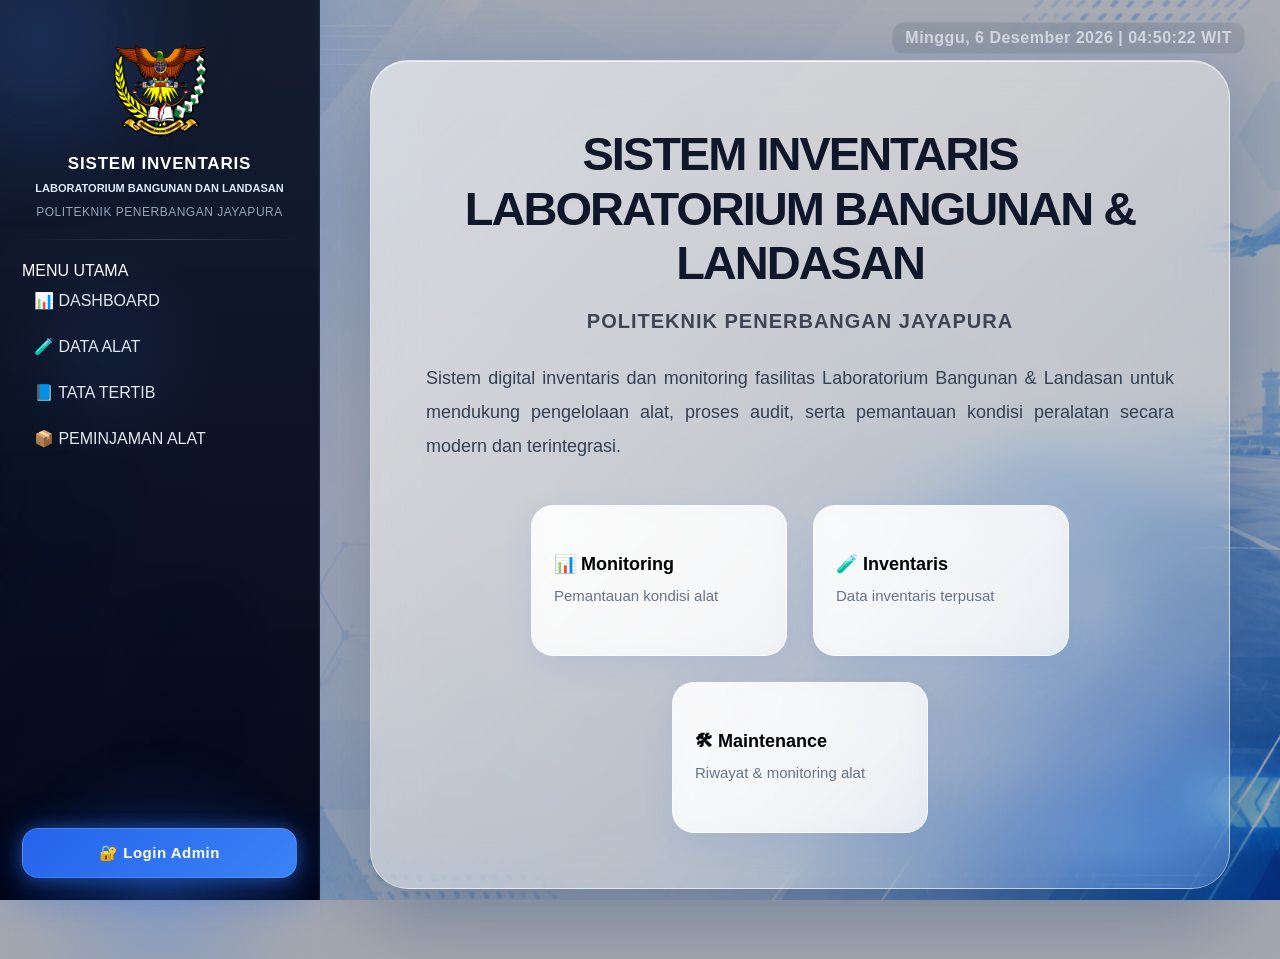
==== commit 5440c6a0: "update" ====
--- a/index.html
+++ b/index.html
@@ -5,6 +5,13 @@
   <meta name="viewport" content="width=device-width, initial-scale=1.0">
   <title>LAB BANGLAND PPJ</title>
   <link rel="stylesheet" href="style.css">
+
+  <link
+    rel="stylesheet"
+    href="https://cdn.jsdelivr.net/npm/tom-select/dist/css/tom-select.css"
+  />
+
+  <script src="https://cdn.jsdelivr.net/npm/tom-select/dist/js/tom-select.complete.min.js"></script>
 </head>
 
 <body>
@@ -106,6 +113,7 @@
 
     </div>
 
+    <div id="liveClock" class="live-clock"></div>
 
     <!-- CONTENT -->
     <div class="content" id="content">
@@ -125,7 +133,7 @@
           <div class="hero-instansi">
             Politeknik Penerbangan Jayapura
           </div>
-          
+
           <p class="hero-desc">
             Sistem digital inventaris dan monitoring fasilitas
             Laboratorium Bangunan & Landasan untuk mendukung
@@ -373,11 +381,15 @@
         placeholder="Nama Peminjam"
         style="width:100%; padding:10px; margin:8px 0; border-radius:6px; border:1px solid #ccc;">
 
-      <input
-        type="text"
+      <select
         id="p_alat"
-        placeholder="Nama Alat"
-        style="width:100%; padding:10px; margin:8px 0; border-radius:6px; border:1px solid #ccc;">
+        style="width:100%; padding:10px; margin:8px 0; border-radius:6px;">
+
+        <option value="">
+          Pilih Nama Alat
+        </option>
+
+      </select>
 
       <input
         type="number"
--- a/style.css
+++ b/style.css
@@ -545,8 +545,18 @@
 /* CARD DASHBOARD */
 /* ========================= */
 .card-container {
+
   display: flex;
+
+  justify-content: center;
+
+  align-items: center;
+
   gap: 20px;
+
+  flex-wrap: wrap;
+
+  width: 100%;
 }
 
 .card {
@@ -746,17 +756,25 @@
 
 /* BOX */
 .modal-content {
+
   background: white;
-  margin: 40px auto; /* 🔥 lebih natural dari 5% */
+
+  /* 🔥 GESER SEDIKIT KE KANAN */
+  margin: 40px auto 40px 47%;
+
   padding: 20px;
+
   width: 420px;
+
   border-radius: 15px;
+
   animation: fadeIn 0.3s;
 
-  /* 🔥 SCROLL FIX */
-  max-height: 80vh;       /* lebih kecil biar pasti scroll */
-  overflow-y: auto;       /* aktifkan scroll */
-  display: block;         /* pastikan tidak flex error */
+  max-height: 80vh;
+
+  overflow-y: auto;
+
+  display: block;
 }
 
 /* IMAGE MODAL */
@@ -1765,9 +1783,27 @@
 
   border-collapse: collapse;
 
-  overflow: hidden;
-
   border-radius: 18px;
+}
+
+.monitoring-card {
+
+  max-height: 70vh;
+
+  overflow-y: auto;
+
+  overflow-x: auto;
+
+  position: relative;
+
+  padding-top: 0;
+}
+
+.monitoring-card table {
+
+  margin-top: 0;
+
+  border-spacing: 0;
 }
 
 .monitoring-card th {
@@ -1788,19 +1824,33 @@
   text-transform: uppercase;
 
   letter-spacing: 0.5px;
+
+  box-shadow:
+    0 2px 0 rgba(255,255,255,0.05);
+
+}
+
+.monitoring-card table {
+
+  position: relative;
+
 }
 
 .monitoring-card td {
 
   padding: 16px;
 
-  background: rgba(255,255,255,0.72);
+  background: #ffffff;
 
   border-bottom: 1px solid rgba(203,213,225,0.55);
 
   font-size: 14px;
 
   color: #0f172a;
+
+  position: relative;
+
+  z-index: 1;
 }
 
 /* 🔥 HOVER */
@@ -2293,7 +2343,7 @@
 
 .tata-table td {
 
-  background: rgba(255,255,255,0.75);
+  background: #ffffff;
 
   padding: 18px 16px;
 
@@ -2891,7 +2941,7 @@
 /* NO */
 .peminjaman-table th:nth-child(1),
 .peminjaman-table td:nth-child(1) {
-  width: 20px;
+  width: 10px;
   text-align: center;
 }
 
@@ -2912,7 +2962,7 @@
 /* JUMLAH */
 .peminjaman-table th:nth-child(4),
 .peminjaman-table td:nth-child(4) {
-  width: 30px;
+  width: 20px;
   text-align: center;
 }
 
@@ -2949,4 +2999,374 @@
 .peminjaman-table td:nth-child(9) {
   width: 30px;
   text-align: center;
+}
+
+/* ========================= */
+/* 🔍 SEARCH PEMINJAMAN */
+/* ========================= */
+
+.search-container{
+  display:flex;
+  justify-content:center;
+
+  margin-top:-10px;
+  margin-bottom:12px;
+}
+
+.search-box{
+  width:320px;
+
+  background:#ffffff20;
+  backdrop-filter:blur(10px);
+
+  padding:10px 14px;
+
+  border-radius:14px;
+
+  display:flex;
+  align-items:center;
+  gap:8px;
+}
+
+.search-box input{
+  width:100%;
+  border:none;
+  outline:none;
+
+  background:white;
+
+  padding:12px 16px;
+
+  border-radius:12px;
+
+  font-size:16px;
+}
+
+.live-clock {
+
+  position: absolute;
+
+  top: 22px;
+
+  right: 35px;
+
+  z-index: 50;
+
+  font-size: 16px;
+
+  font-weight: 600;
+
+  color: rgba(226,232,240,0.78);
+
+  letter-spacing: 0.5px;
+
+  padding: 6px 12px;
+
+  border-radius: 12px;
+
+  background: rgba(30,41,59,0.12);
+
+  backdrop-filter: blur(6px);
+
+  border: 1px solid rgba(255,255,255,0.08);
+
+  text-shadow:
+    0 0 10px rgba(255,255,255,0.08);
+
+}
+
+.tata-tertib-table tbody tr:hover {
+
+  background: rgba(59,130,246,0.08);
+
+  transition: 0.2s;
+
+}
+
+
+/* =========================================
+   🔥 FINAL FIX STICKY HEADER
+========================================= */
+
+table {
+
+  border-collapse: separate;
+
+  border-spacing: 0;
+}
+
+/* 🔥 HEADER BENAR-BENAR DI ATAS */
+table thead {
+
+  position: sticky;
+
+  top: 0;
+
+  z-index: 5;
+}
+
+/* 🔥 HEADER SOLID */
+table thead th {
+
+  position: sticky;
+
+  top: -1px;
+
+  z-index: 99999;
+
+  background: #1e293b !important;
+
+  opacity: 1 !important;
+
+  transform: translateZ(0);
+
+  box-shadow: 0 2px 0 #1e293b;
+}
+
+/* 🔥 BODY DI BAWAH HEADER */
+table tbody {
+
+  position: relative;
+
+  z-index: 1;
+}
+
+/* =========================================
+   🔥 FIX KHUSUS MONITORING STICKY
+========================================= */
+
+/* KHUSUS MONITORING BARU STICKY */
+.monitoring-card .monitoring-table thead {
+
+  position: sticky !important;
+
+  top: 0 !important;
+
+  z-index: 9999 !important;
+}
+
+.monitoring-card .monitoring-table thead th {
+
+  position: sticky !important;
+
+  top: -1px !important;
+
+  z-index: 99999 !important;
+
+  background: #1e293b !important;
+
+  box-shadow: 0 2px 0 #1e293b !important;
+}
+
+
+/* =========================================
+   🔥 GLOBAL SCROLL TABLE FIX
+========================================= */
+
+.table-container {
+
+  max-height: 70vh !important;
+
+  overflow-y: auto !important;
+
+  overflow-x: auto !important;
+
+  position: relative;
+
+  -webkit-overflow-scrolling: touch;
+}
+
+/* 🔥 STICKY HEADER GLOBAL */
+.table-container thead {
+
+  position: sticky;
+
+  top: 0;
+
+  z-index: 5;
+}
+
+.table-container thead th {
+
+  position: sticky;
+
+  top: -1px;
+
+  z-index: 99999;
+
+  background: #1e293b !important;
+
+  box-shadow: 0 2px 0 #1e293b;
+}
+
+
+/* =========================================
+   🔥 FINAL STICKY HEADER ALL TABLE
+========================================= */
+
+.table-container {
+
+  position: relative !important;
+
+  overflow-y: auto !important;
+
+  overflow-x: auto !important;
+
+  max-height: 70vh !important;
+}
+
+/* 🔥 HEADER MENETAP */
+.table-container table thead th {
+
+  position: sticky !important;
+
+  top: -1px !important;
+
+  z-index: 5 !important;
+
+  background: #1e293b !important;
+
+  color: white !important;
+
+  box-shadow: 0 2px 0 #1e293b !important;
+}
+
+/* 🔥 BIAR TIDAK TEMBUS */
+.table-container table thead {
+
+  position: sticky !important;
+
+  top: 0 !important;
+
+  z-index: 9999 !important;
+}
+
+/* =========================================
+   🔥 FINAL OFFSET STICKY HEADER
+========================================= */
+
+/* DATA ALAT */
+.table-container table thead th {
+
+  top: -1px !important;
+}
+
+/* BIAR ISI YANG LEWAT TERTUTUP */
+.table-container {
+
+  background: white;
+
+  padding-top: 0 !important;
+}
+
+/* HEADER TIDAK TRANSPARAN */
+.table-container table thead {
+
+  background: #1e293b !important;
+}
+
+
+/* =========================================
+   🔥 FIX SCROLL PEMINJAMAN ALAT
+========================================= */
+
+.peminjaman-scroll {
+
+    max-height: 650px !important;
+
+    overflow-y: auto !important;
+
+    overflow-x: auto !important;
+
+    position: relative !important;
+
+    border-radius: 20px !important;
+}
+
+/* HEADER STICKY */
+.peminjaman-scroll thead th {
+
+    position: sticky !important;
+
+    top: 0 !important;
+
+    z-index: 100 !important;
+
+    background: #1e293b !important;
+
+    color: white !important;
+}
+
+/* =========================================
+   🔥 FIX FINAL PEMINJAMAN
+========================================= */
+
+.peminjaman-scroll table {
+
+    border-collapse: separate !important;
+
+    border-spacing: 0 !important;
+}
+
+.peminjaman-scroll thead {
+
+    position: sticky !important;
+
+    top: 0 !important;
+
+    z-index: 9999 !important;
+}
+
+.peminjaman-scroll tbody {
+
+    position: relative;
+
+    z-index: 1;
+}
+
+/* =========================================
+   🔥 SCROLL PEMINJAMAN FINAL
+========================================= */
+
+.peminjaman-scroll {
+
+    max-height: 650px !important;
+
+    overflow-y: auto !important;
+
+    overflow-x: auto !important;
+
+    position: relative !important;
+
+    border-radius: 20px !important;
+}
+
+/* HEADER */
+.peminjaman-scroll thead th {
+
+    position: sticky !important;
+
+    top: 0 !important;
+
+    z-index: 10 !important;
+
+    background: #1e293b !important;
+
+    color: white !important;
+}
+
+/* =========================================
+   🔥 MODAL PALING ATAS
+========================================= */
+
+.modal {
+
+    z-index: 999999 !important;
+}
+
+.modal-content {
+
+    position: relative;
+
+    z-index: 999999 !important;
 }
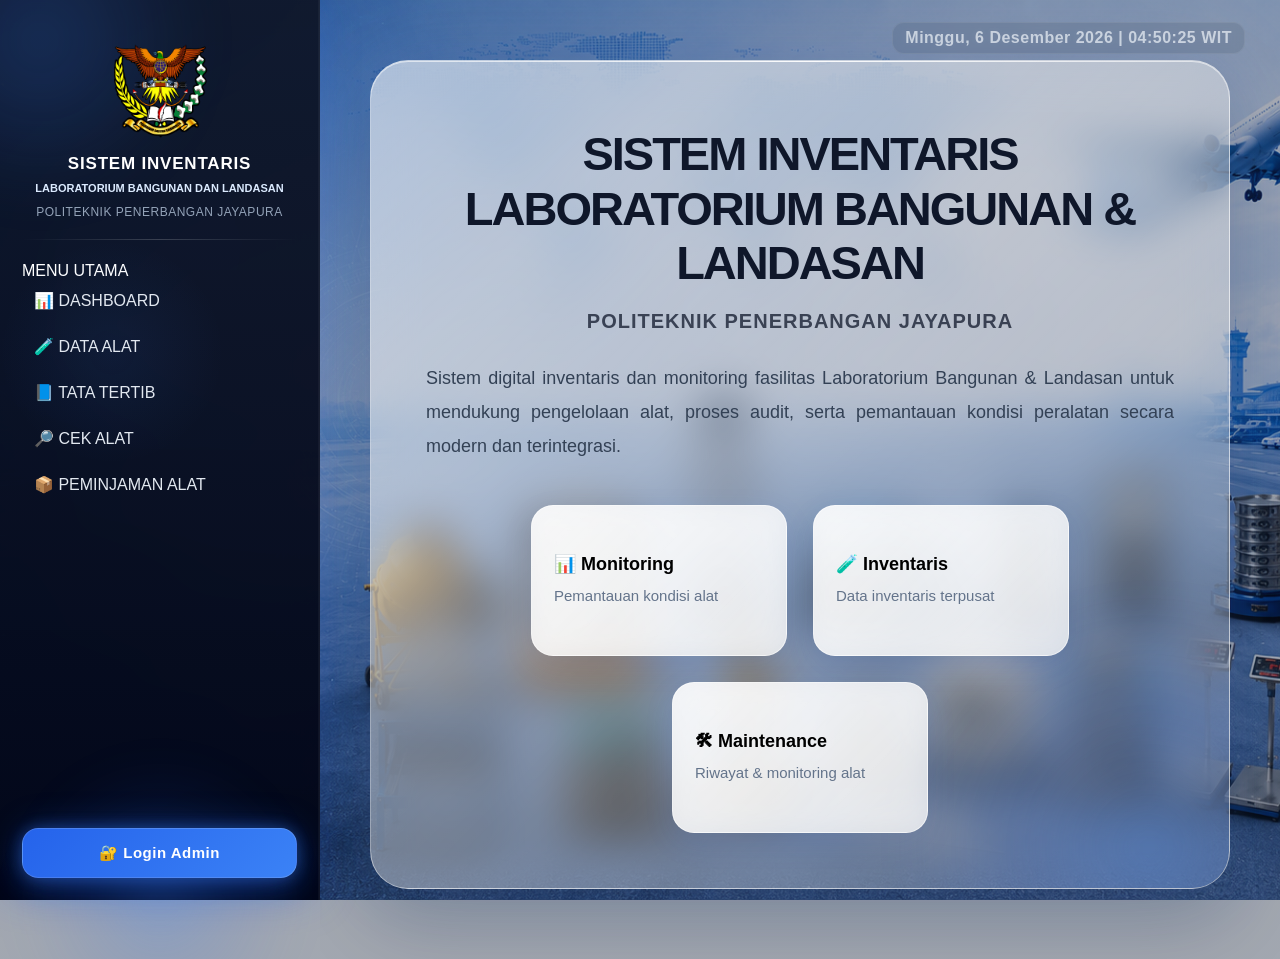
==== commit eeaa41af: "update" ====
--- a/index.html
+++ b/index.html
@@ -85,6 +85,10 @@
             📘 TATA TERTIB
           </li>
           
+          <li onclick="loadPage('cek-alat')">
+            🔎 CEK ALAT
+          </li>
+
           <li onclick="loadPage('peminjaman')">
             📦 PEMINJAMAN ALAT
           </li>
--- a/style.css
+++ b/style.css
@@ -759,29 +759,56 @@
 
   background: white;
 
-  /* 🔥 GESER SEDIKIT KE KANAN */
-  margin: 40px auto 40px 47%;
-
-  padding: 20px;
-
-  width: 420px;
-
-  border-radius: 15px;
+  margin: 30px auto;
+
+  padding: 22px;
+
+  width: fit-content;
+
+  min-width: 520px;
+
+  max-width: 92vw;
+
+  max-width: 92%;
+
+  border-radius: 18px;
 
   animation: fadeIn 0.3s;
 
-  max-height: 80vh;
+  /* 🔥 SCROLL MODAL */
+  max-height: 88vh;
 
   overflow-y: auto;
 
+  overflow-x: hidden;
+
   display: block;
+
+  box-sizing: border-box;
 }
 
 /* IMAGE MODAL */
 .modal-content img {
+
+  width: auto;
+
+  height: auto;
+
   max-width: 100%;
-  border-radius: 10px;
-  margin-bottom: 10px;
+
+  max-height: none;
+
+  object-fit: contain;
+
+  border-radius: 12px;
+
+  margin-bottom: 16px;
+
+  display: block;
+
+  margin-left: auto;
+
+  margin-right: auto;
 }
 
 /* TEXT */
@@ -981,6 +1008,7 @@
 /* ===================================================== */
 
 #loadingOverlay {
+
   display: none;
 
   position: fixed;
@@ -991,7 +1019,7 @@
   width: 100%;
   height: 100%;
 
-  z-index: 99999;
+  z-index: 99999999;
 
   background: rgba(15,23,42,0.45);
 
@@ -2019,19 +2047,35 @@
 
   text-transform: uppercase;
 
-  font-size: 54px;
-
-  font-weight: 900;
-
-  letter-spacing: 2px;
-
-  color: #0f172a;
-
-  margin-bottom: 30px;
+  font-size: 60px;
+
+  font-weight: 1000;
+
+  letter-spacing: 4px;
+
+  color: #ffffff;
+
+  margin-bottom: 32px;
 
   text-shadow:
-    0 2px 10px rgba(255,255,255,0.35);
-}
+    0 0 6px rgba(255,255,255,0.9),
+    0 0 18px rgba(147,197,253,0.65),
+    0 0 35px rgba(59,130,246,0.35),
+    0 5px 18px rgba(0,0,0,0.45);
+
+  -webkit-text-stroke: 1px rgba(255,255,255,0.15);
+
+  filter:
+    drop-shadow(0 2px 10px rgba(59,130,246,0.35));
+
+  position: relative;
+
+  z-index: 5;
+
+  animation:
+    dashboardGlow 3.5s ease-in-out infinite;
+}
+
 
 /* ========================= */
 /* 🔥 MONITORING HEADER CENTER */
@@ -2714,52 +2758,53 @@
 
 }
 
-/* ========================= */
-/* 🔥 KHUSUS RIWAYAT FIX */
-/* ========================= */
-
-table.riwayat-table {
-
-  width: 100%;
-
-  table-layout: fixed;
-
-  min-width: 1100px;
-}
-
-/* NO */
-table.riwayat-table th:nth-child(1),
-table.riwayat-table td:nth-child(1) {
-
-  width: 20px !important;
-
-  text-align: center;
-}
-
-/* TANGGAL */
-table.riwayat-table th:nth-child(2),
-table.riwayat-table td:nth-child(2) {
-
-  width: 160px !important;
-
-  text-align: center;
-}
-
-/* NAMA ALAT */
-table.riwayat-table th:nth-child(3),
-table.riwayat-table td:nth-child(3) {
-
-  width: 300px !important;
-}
-
-/* PERUBAHAN */
-table.riwayat-table th:nth-child(4),
-table.riwayat-table td:nth-child(4) {
-
-  width: 150px !important;
-
-  text-align: center;
-}
+/* ============================
+   📜 KHUSUS TABEL RIWAYAT
+============================ */
+
+.riwayat-container .riwayat-table {
+
+    width: 100% !important;
+
+    min-width: 1400px !important;
+
+    table-layout: fixed !important;
+}
+
+/* KOLOM NO */
+.riwayat-container .riwayat-table th:nth-child(1),
+.riwayat-container .riwayat-table td:nth-child(1) {
+
+    width: 15px !important;
+
+    text-align: center;
+}
+
+/* KOLOM TANGGAL */
+.riwayat-container .riwayat-table th:nth-child(2),
+.riwayat-container .riwayat-table td:nth-child(2) {
+
+    width: 150px !important;
+
+    text-align: center;
+}
+
+/* KOLOM AKTIVITAS */
+.riwayat-container .riwayat-table th:nth-child(3),
+.riwayat-container .riwayat-table td:nth-child(3) {
+
+    width: 200px !important;
+
+    text-align: center;
+}
+
+/* KOLOM DETAIL */
+.riwayat-container .riwayat-table th:nth-child(4),
+.riwayat-container .riwayat-table td:nth-child(4) {
+
+    width: 200px !important;
+}
+
 
 /* ===================================== */
 /* 🖼️ MULTI IMAGE PREVIEW */
@@ -2815,20 +2860,32 @@
   width: 100%;
 
   margin-bottom: 15px;
+
+  overflow: auto;
+
+  text-align: center;
 }
 
 /* 🔥 FOTO UTAMA */
 .modal-gallery #modalImage {
 
-  width: 100%;
-
-  height: 240px;
-
-  object-fit: cover;
+  width: auto;
+
+  height: auto;
+
+  max-width: 100%;
+
+  max-height: 75vh;
+
+  object-fit: contain;
 
   border-radius: 14px;
 
-  background: #e2e8f0;
+  background: transparent;
+
+  display: block;
+
+  margin: 0 auto;
 }
 
 /* 🔥 THUMBNAIL CONTAINER */
@@ -3160,16 +3217,14 @@
 
 
 /* =========================================
-   🔥 GLOBAL SCROLL TABLE FIX
+   🔥 GLOBAL TABLE
 ========================================= */
 
 .table-container {
 
-  max-height: 70vh !important;
-
-  overflow-y: auto !important;
-
-  overflow-x: auto !important;
+  overflow-x: auto;
+
+  width: 100%;
 
   position: relative;
 
@@ -3267,78 +3322,22 @@
 
 
 /* =========================================
-   🔥 FIX SCROLL PEMINJAMAN ALAT
-========================================= */
-
-.peminjaman-scroll {
-
-    max-height: 650px !important;
-
-    overflow-y: auto !important;
-
-    overflow-x: auto !important;
-
-    position: relative !important;
-
-    border-radius: 20px !important;
-}
-
-/* HEADER STICKY */
-.peminjaman-scroll thead th {
-
-    position: sticky !important;
-
-    top: 0 !important;
-
-    z-index: 100 !important;
-
-    background: #1e293b !important;
-
-    color: white !important;
-}
-
-/* =========================================
-   🔥 FIX FINAL PEMINJAMAN
-========================================= */
-
-.peminjaman-scroll table {
-
-    border-collapse: separate !important;
-
-    border-spacing: 0 !important;
-}
-
-.peminjaman-scroll thead {
-
-    position: sticky !important;
-
-    top: 0 !important;
-
-    z-index: 9999 !important;
-}
-
-.peminjaman-scroll tbody {
-
-    position: relative;
-
-    z-index: 1;
-}
-
-/* =========================================
    🔥 SCROLL PEMINJAMAN FINAL
 ========================================= */
 
 .peminjaman-scroll {
 
-    max-height: 650px !important;
-
-    overflow-y: auto !important;
-
-    overflow-x: auto !important;
-
-    position: relative !important;
-
-    border-radius: 20px !important;
+    max-height: 70vh;
+
+    overflow-y: auto;
+
+    overflow-x: auto;
+
+    position: relative;
+
+    border-radius: 20px;
+
+    background: white;
 }
 
 /* HEADER */
@@ -3354,6 +3353,36 @@
 
     color: white !important;
 }
+
+
+/* 🔥 SCROLLBAR PEMINJAMAN */
+
+.peminjaman-scroll::-webkit-scrollbar {
+
+    width: 10px;
+
+    height: 10px;
+}
+
+.peminjaman-scroll::-webkit-scrollbar-track {
+
+    background: #e2e8f0;
+
+    border-radius: 20px;
+}
+
+.peminjaman-scroll::-webkit-scrollbar-thumb {
+
+    background: #94a3b8;
+
+    border-radius: 20px;
+}
+
+.peminjaman-scroll::-webkit-scrollbar-thumb:hover {
+
+    background: #64748b;
+}
+
 
 /* =========================================
    🔥 MODAL PALING ATAS
@@ -3369,4 +3398,247 @@
     position: relative;
 
     z-index: 999999 !important;
+}
+
+/* ============================
+   🚀 ANIMASI TRANSISI HALAMAN
+============================ */
+
+.page-transition {
+
+    animation:
+        pageFade 0.45s ease,
+        pageSlide 0.45s ease;
+}
+
+/* FADE */
+@keyframes pageFade {
+
+    from {
+        opacity: 0;
+    }
+
+    to {
+        opacity: 1;
+    }
+}
+
+/* SLIDE */
+@keyframes pageSlide {
+
+    from {
+        transform: translateY(20px);
+    }
+
+    to {
+        transform: translateY(0);
+    }
+}
+
+@keyframes dashboardGlow {
+
+  0% {
+
+    text-shadow:
+      0 0 6px rgba(255,255,255,0.9),
+      0 0 18px rgba(147,197,253,0.65),
+      0 0 35px rgba(59,130,246,0.35),
+      0 5px 18px rgba(0,0,0,0.45);{}y
+  }
+
+  50% {
+
+    text-shadow:
+      0 0 12px rgba(255,255,255,1),
+      0 0 30px rgba(96,165,250,0.85),
+      0 0 55px rgba(59,130,246,0.55),
+      0 8px 24px rgba(0,0,0,0.55);
+  }
+
+  100% {
+
+    text-shadow:
+      0 0 6px rgba(255,255,255,0.9),
+      0 0 18px rgba(147,197,253,0.65),
+      0 0 35px rgba(59,130,246,0.35),
+      0 5px 18px rgba(0,0,0,0.45);
+  }
+}
+
+/* ========================= */
+/* 🔍 CEK ALAT TABLE */
+/* ========================= */
+
+.cek-alat-wrapper{
+  width: 70%;
+  margin: 30px auto;
+}
+
+.cek-alat-table{
+  width: 100%;
+  border-collapse: collapse;
+  overflow: hidden;
+  border-radius: 18px;
+  background: rgba(255,255,255,0.92);
+  backdrop-filter: blur(10px);
+}
+
+.cek-alat-table th{
+  background: #1e293b;
+  color: white;
+  padding: 16px;
+  text-align: center;
+}
+
+.cek-alat-table td{
+  padding: 14px;
+  text-align: center;
+  border-bottom: 1px solid #ddd;
+}
+
+.btn-detail{
+  background: #10b981;
+  color: white;
+  border: none;
+  padding: 8px 18px;
+  border-radius: 8px;
+  cursor: pointer;
+  font-weight: 600;
+}
+
+.btn-detail:hover{
+  background: #059669;
+}
+
+/* ========================= */
+/* 🔍 CEK ALAT */
+/* ========================= */
+
+.cek-alat-wrapper {
+
+  margin: 30px auto;
+
+  background: rgba(255,255,255,0.08);
+
+  backdrop-filter: blur(10px);
+
+  border-radius: 20px;
+
+  padding: 18px;
+
+  box-shadow:
+    0 10px 30px rgba(0,0,0,0.25);
+
+}
+
+
+/* ========================= */
+/* 🔥 KONTROL LEBAR WRAPPER */
+/* ========================= */
+
+.cek-alat-wrapper.small {
+  width: 45%;
+}
+
+.cek-alat-wrapper.medium {
+  width: 65%;
+}
+
+.cek-alat-wrapper.large {
+  width: 90%;
+}
+
+
+/* ========================= */
+/* 🔥 TABLE */
+/* ========================= */
+
+.cek-alat-table {
+
+  width: 100%;
+
+  border-collapse: collapse;
+
+  overflow: hidden;
+
+  border-radius: 14px;
+
+  background: rgba(255,255,255,0.95);
+
+}
+
+
+.cek-alat-table th {
+
+  background: #1e293b;
+
+  color: white;
+
+  padding: 16px;
+
+  font-size: 15px;
+
+  text-align: center;
+
+}
+
+
+.cek-alat-table td {
+
+  padding: 15px;
+
+  border-bottom: 1px solid #e5e7eb;
+
+  text-align: center;
+
+}
+
+
+/* ========================= */
+/* 🔥 KONTROL LEBAR KOLOM */
+/* ========================= */
+
+.col-no {
+  width: 80px;
+}
+
+.col-nama {
+  width: auto;
+}
+
+.col-aksi {
+  width: 140px;
+}
+
+
+/* ========================= */
+/* 🔥 BUTTON */
+/* ========================= */
+
+.btn-detail {
+
+  background: #10b981;
+
+  color: white;
+
+  border: none;
+
+  padding: 8px 16px;
+
+  border-radius: 8px;
+
+  cursor: pointer;
+
+  font-weight: 600;
+
+  transition: 0.3s;
+
+}
+
+.btn-detail:hover {
+
+  transform: scale(1.05);
+
+  background: #059669;
+
 }
